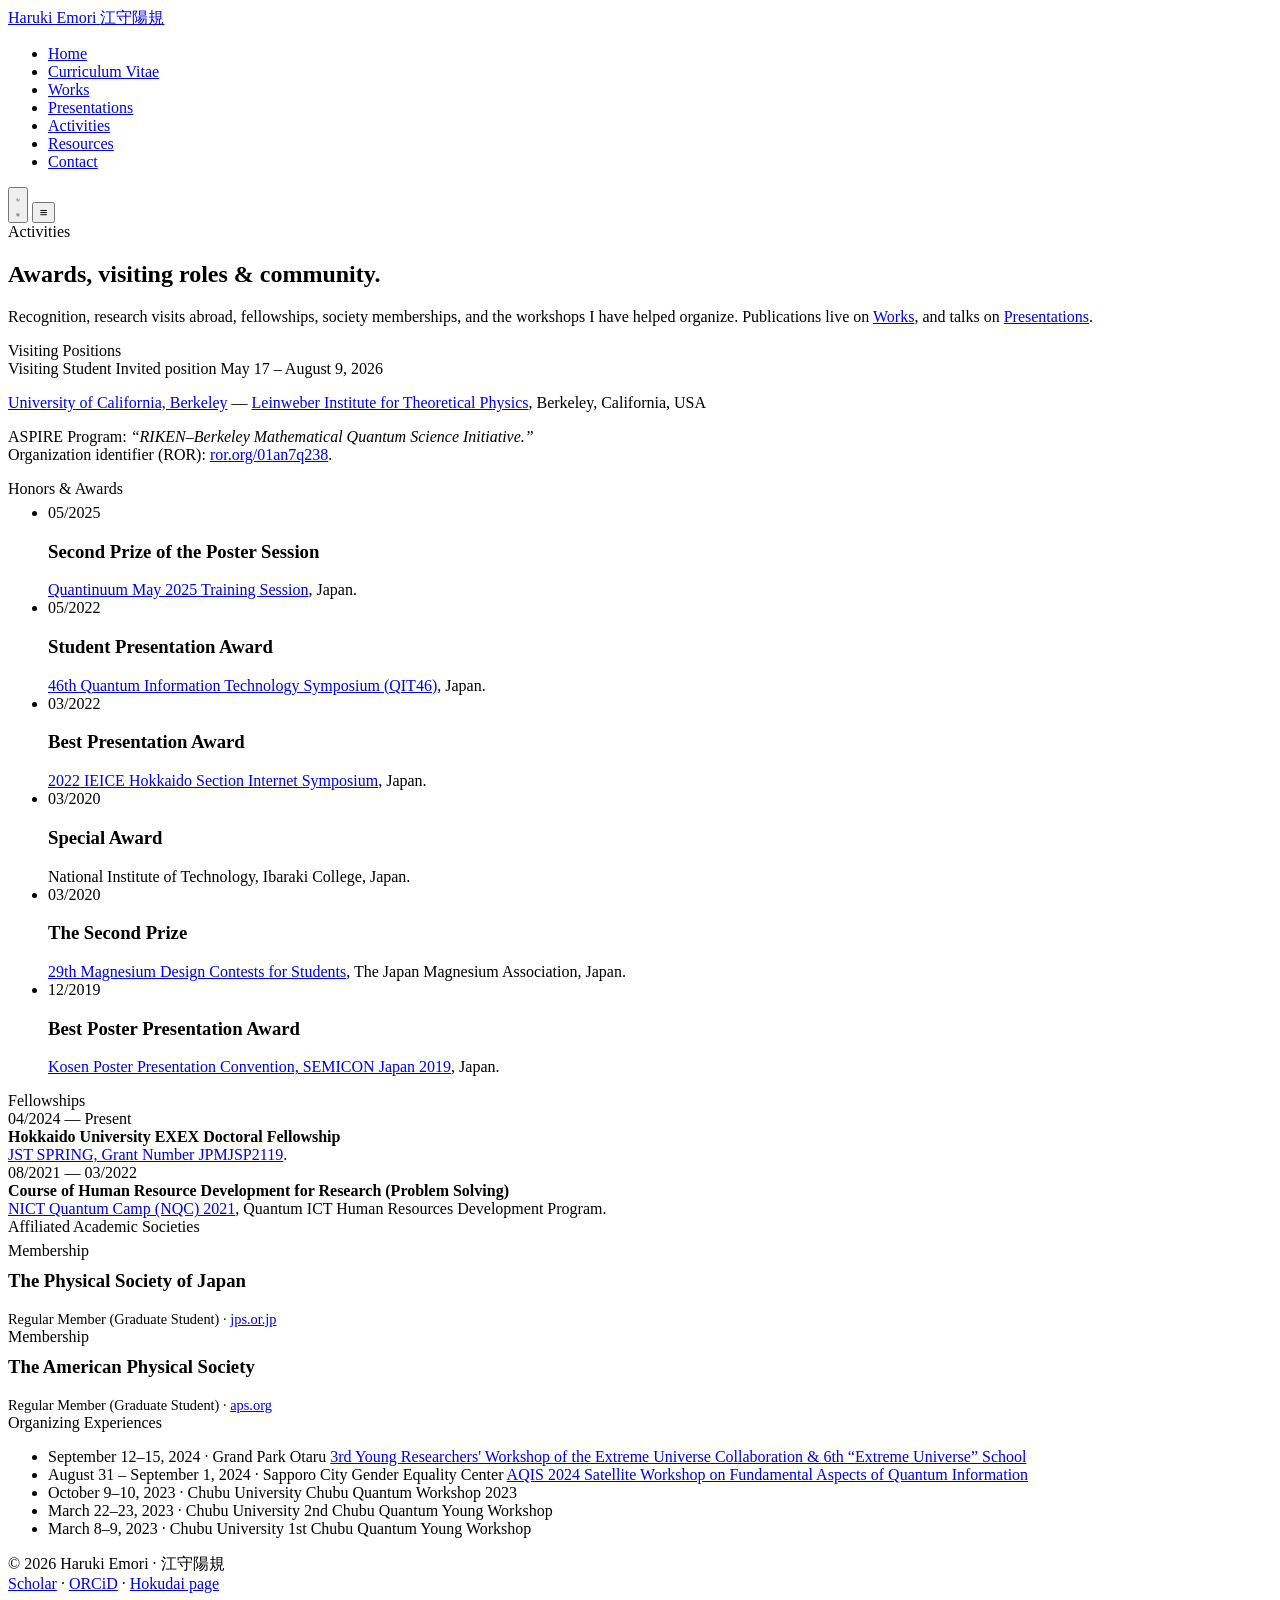
==== activities.html @ 1e2b25ac "Add files via upload" ====
<!DOCTYPE html>
<html lang="en">
<head>
  <meta charset="UTF-8" />
  <meta name="viewport" content="width=device-width, initial-scale=1.0" />
  <title>Activities — Haruki Emori</title>
  <meta name="description" content="Awards, visiting positions, fellowships, academic societies, and workshops organized by Haruki Emori." />
  <script>(function(){try{if(localStorage.getItem('he-theme')==='light')document.documentElement.setAttribute('data-theme','light');}catch(e){}})();</script>
  <link rel="preconnect" href="https://fonts.googleapis.com">
  <link rel="preconnect" href="https://fonts.gstatic.com" crossorigin>
  <link href="https://fonts.googleapis.com/css2?family=Fraunces:ital,opsz,wght@0,9..144,400;0,9..144,500;0,9..144,600;1,9..144,400;1,9..144,500&amp;family=IBM+Plex+Mono:wght@400;500&amp;family=IBM+Plex+Sans:wght@300;400;500;600;700&amp;display=swap" rel="stylesheet">
  <link rel="stylesheet" href="assets/css/style.css">
</head>
<body>
  <div class="bg-field"></div>
  <div class="bg-grid"></div>
  <div class="bg-noise"></div>

  <header class="site-header">
    <div class="wrap nav-inner">
      <a href="index.html" class="brand">
        <span class="brand-mark"></span>
        <span>Haruki Emori <span class="brand-jp">江守陽規</span></span>
      </a>
      <nav class="primary" aria-label="Primary">
        <ul>
          <li><a href="index.html">Home</a></li>
          <li><a href="cv.html">Curriculum Vitae</a></li>
          <li><a href="works.html">Works</a></li>
          <li><a href="presentations.html">Presentations</a></li>
          <li><a href="activities.html" class="active">Activities</a></li>
          <li><a href="resources.html">Resources</a></li>
          <li><a href="contact.html">Contact</a></li>
        </ul>
      </nav>
      <div class="nav-cluster">
        <button class="theme-toggle" aria-label="Toggle light and dark theme" title="Toggle theme">
          <svg class="icon-moon" viewBox="0 0 24 24" fill="none" stroke="currentColor" stroke-width="2" stroke-linecap="round" stroke-linejoin="round"><path d="M21 12.79A9 9 0 1 1 11.21 3 7 7 0 0 0 21 12.79z"/></svg>
          <svg class="icon-sun" viewBox="0 0 24 24" fill="none" stroke="currentColor" stroke-width="2" stroke-linecap="round" stroke-linejoin="round"><circle cx="12" cy="12" r="4"/><path d="M12 2v2M12 20v2M4.93 4.93l1.41 1.41M17.66 17.66l1.41 1.41M2 12h2M20 12h2M6.34 17.66l-1.41 1.41M19.07 4.93l-1.41 1.41"/></svg>
        </button>
        <button class="nav-toggle" aria-label="Toggle navigation" aria-expanded="false">≡</button>
      </div>
    </div>
  </header>

  <main>
    <section class="page-intro wrap reveal">
      <span class="eyebrow">Activities</span>
      <h1>Awards, visiting roles &amp; <span class="accent">community</span>.</h1>
      <p class="lead">
        Recognition, research visits abroad, fellowships, society memberships, and the workshops I have helped
        organize. Publications live on <a href="works.html">Works</a>, and talks on
        <a href="presentations.html">Presentations</a>.
      </p>
    </section>

    <!-- ===== Visiting Positions ===== -->
    <section class="wrap reveal">
      <div class="sub-h">Visiting Positions</div>
      <div class="visiting-card">
        <div class="vc-head">
          <span class="vc-role">Visiting Student</span>
          <span class="badge">Invited position</span>
          <span class="vc-when">May 17 – August 9, 2026</span>
        </div>
        <p class="vc-org">
          <a href="https://www.berkeley.edu/">University of California, Berkeley</a> —
          <a href="https://leinweberitp.berkeley.edu/">Leinweber Institute for Theoretical Physics</a>,
          Berkeley, California, USA
        </p>
        <p class="vc-meta">
          ASPIRE Program: <em>“RIKEN–Berkeley Mathematical Quantum Science Initiative.”</em><br>
          Organization identifier (ROR): <a href="https://ror.org/01an7q238">ror.org/01an7q238</a>.
        </p>
      </div>
    </section>

    <!-- ===== Honors & Awards ===== -->
    <section class="wrap reveal">
      <div class="sub-h">Honors &amp; Awards</div>
      <ul class="entry-list" style="margin-top:6px;">
        <li class="entry">
          <div class="entry-year">05/2025</div>
          <div>
            <h3 class="entry-title" style="font-style:normal;">Second Prize of the Poster Session</h3>
            <div class="entry-venue"><a href="https://quantinuum.co.jp/quantinuum-spring-2025-training-session/">Quantinuum May 2025 Training Session</a>, Japan.</div>
          </div>
        </li>
        <li class="entry">
          <div class="entry-year">05/2022</div>
          <div>
            <h3 class="entry-title" style="font-style:normal;">Student Presentation Award</h3>
            <div class="entry-venue"><a href="https://www.ieice.org/es/qit/qit46/index_e.html">46th Quantum Information Technology Symposium (QIT46)</a>, Japan.</div>
          </div>
        </li>
        <li class="entry">
          <div class="entry-year">03/2022</div>
          <div>
            <h3 class="entry-title" style="font-style:normal;">Best Presentation Award</h3>
            <div class="entry-venue"><a href="https://www.ieice.org/hokkaido/?page_id=1084&amp;lang=en">2022 IEICE Hokkaido Section Internet Symposium</a>, Japan.</div>
          </div>
        </li>
        <li class="entry">
          <div class="entry-year">03/2020</div>
          <div>
            <h3 class="entry-title" style="font-style:normal;">Special Award</h3>
            <div class="entry-venue">National Institute of Technology, Ibaraki College, Japan.</div>
          </div>
        </li>
        <li class="entry">
          <div class="entry-year">03/2020</div>
          <div>
            <h3 class="entry-title" style="font-style:normal;">The Second Prize</h3>
            <div class="entry-venue"><a href="http://magnesium.or.jp/design-contest/">29th Magnesium Design Contests for Students</a>, The Japan Magnesium Association, Japan.</div>
          </div>
        </li>
        <li class="entry">
          <div class="entry-year">12/2019</div>
          <div>
            <h3 class="entry-title" style="font-style:normal;">Best Poster Presentation Award</h3>
            <div class="entry-venue"><a href="https://www.semiconjapan.org/en/exhibits/2019-post-show-report">Kosen Poster Presentation Convention, SEMICON Japan 2019</a>, Japan.</div>
          </div>
        </li>
      </ul>
    </section>

    <!-- ===== Fellowships ===== -->
    <section class="wrap reveal">
      <div class="sub-h">Fellowships</div>
      <div class="timeline">
        <div class="t-item">
          <div class="t-date">04/2024 — Present</div>
          <div class="t-dot"></div>
          <div class="t-body">
            <strong>Hokkaido University EXEX Doctoral Fellowship</strong>
            <div class="t-meta"><a href="https://sites.google.com/eis.hokudai.ac.jp/exexphd-fellow">JST SPRING, Grant Number JPMJSP2119</a>.</div>
          </div>
        </div>
        <div class="t-item">
          <div class="t-date">08/2021 — 03/2022</div>
          <div class="t-dot"></div>
          <div class="t-body">
            <strong>Course of Human Resource Development for Research (Problem Solving)</strong>
            <div class="t-meta"><a href="https://nqc.nict.go.jp">NICT Quantum Camp (NQC) 2021</a>, Quantum ICT Human Resources Development Program.</div>
          </div>
        </div>
      </div>
    </section>

    <!-- ===== Societies ===== -->
    <section class="wrap reveal">
      <div class="sub-h">Affiliated Academic Societies</div>
      <div class="res-grid" style="margin-top:6px;">
        <div class="card">
          <span class="eyebrow">Membership</span>
          <h3 style="margin-top:10px;">The Physical Society of Japan</h3>
          <p style="margin:8px 0 0; color:var(--ink-mute); font-size:0.9rem;">Regular Member (Graduate Student) · <a href="https://www.jps.or.jp/english/">jps.or.jp</a></p>
        </div>
        <div class="card">
          <span class="eyebrow">Membership</span>
          <h3 style="margin-top:10px;">The American Physical Society</h3>
          <p style="margin:8px 0 0; color:var(--ink-mute); font-size:0.9rem;">Regular Member (Graduate Student) · <a href="https://www.aps.org/">aps.org</a></p>
        </div>
      </div>
    </section>

    <!-- ===== Organizing Experiences ===== -->
    <section class="wrap reveal">
      <div class="sub-h">Organizing Experiences</div>
      <ul class="res-list">
        <li>
          <span class="when">September 12–15, 2024 · Grand Park Otaru</span>
          <a href="https://sites.google.com/view/the-3rd-young-researchers-work/home">3rd Young Researchers' Workshop of the Extreme Universe Collaboration &amp; 6th “Extreme Universe” School</a>
        </li>
        <li>
          <span class="when">August 31 – September 1, 2024 · Sapporo City Gender Equality Center</span>
          <a href="https://sites.google.com/elms.hokudai.ac.jp/faqi">AQIS 2024 Satellite Workshop on Fundamental Aspects of Quantum Information</a>
        </li>
        <li>
          <span class="when">October 9–10, 2023 · Chubu University</span>
          Chubu Quantum Workshop 2023
        </li>
        <li>
          <span class="when">March 22–23, 2023 · Chubu University</span>
          2nd Chubu Quantum Young Workshop
        </li>
        <li>
          <span class="when">March 8–9, 2023 · Chubu University</span>
          1st Chubu Quantum Young Workshop
        </li>
      </ul>
    </section>

  </main>

  <footer class="site-footer">
    <div class="wrap foot-inner">
      <div>© 2026 Haruki Emori · 江守陽規</div>
      <div>
        <a href="https://scholar.google.com/citations?user=4PC7-ycAAAAJ">Scholar</a> ·
        <a href="https://orcid.org/0009-0007-2264-9192">ORCiD</a> ·
        <a href="https://sites.google.com/elms.hokudai.ac.jp/haruki-emori/home">Hokudai page</a>
      </div>
    </div>
  </footer>

  <script src="assets/js/site.js"></script>
</body>
</html>
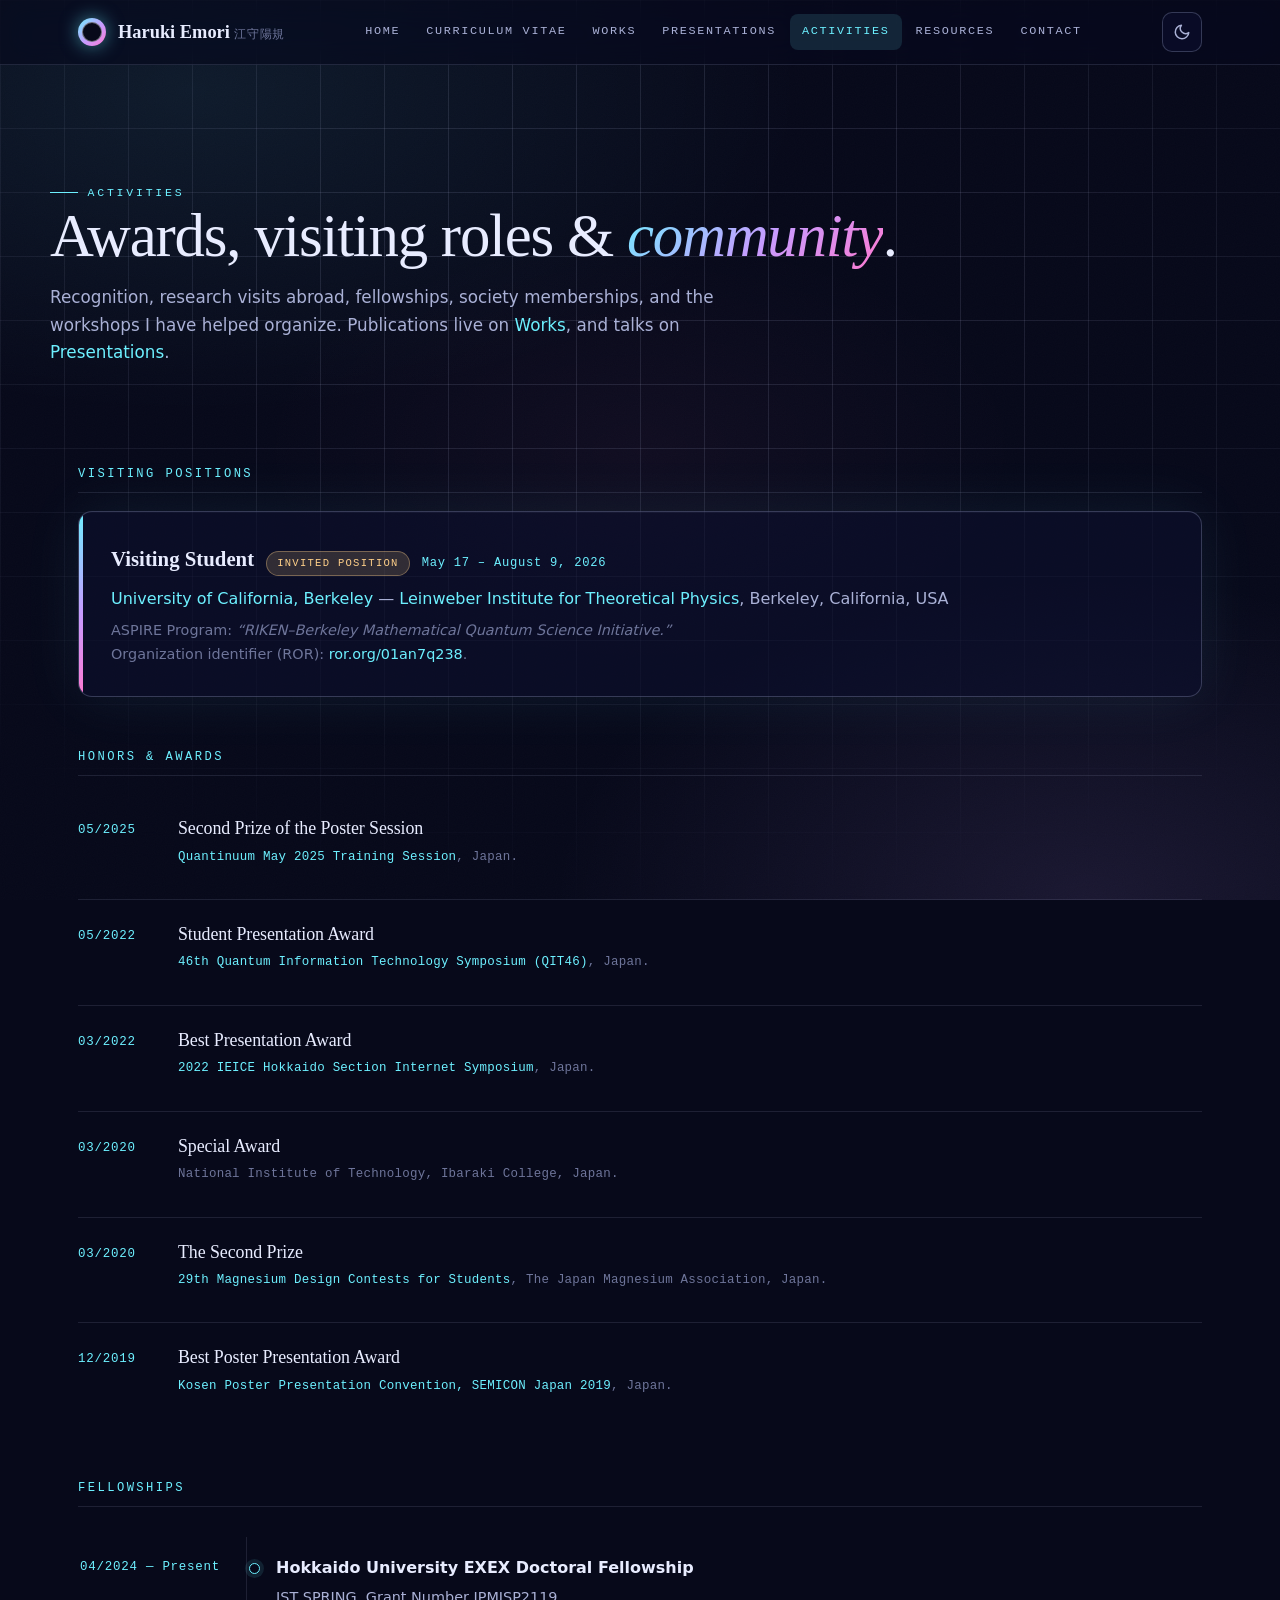
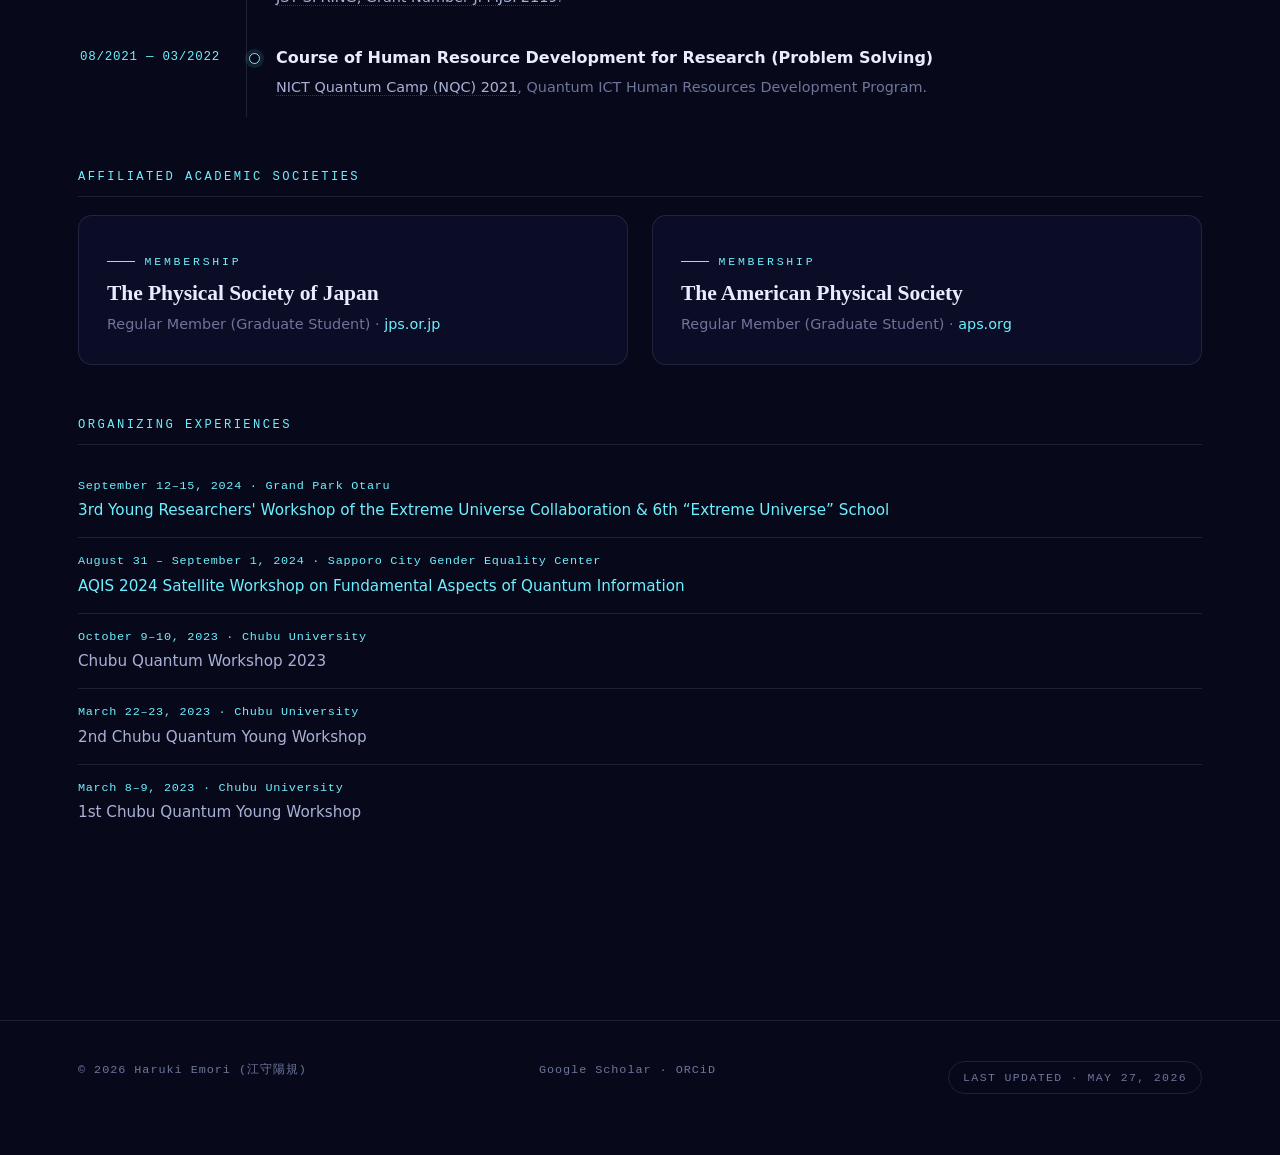
==== commit b0a18d8a: "Revise footer with updated copyright and links Updated footer content and added last updated date." ====
--- a/activities.html
+++ b/activities.html
@@ -195,11 +195,13 @@
 
   <footer class="site-footer">
     <div class="wrap foot-inner">
-      <div>© 2026 Haruki Emori · 江守陽規</div>
+      <div>© 2026 Haruki Emori (江守陽規)</div>
       <div>
-        <a href="https://scholar.google.com/citations?user=4PC7-ycAAAAJ">Scholar</a> ·
-        <a href="https://orcid.org/0009-0007-2264-9192">ORCiD</a> ·
-        <a href="https://sites.google.com/elms.hokudai.ac.jp/haruki-emori/home">Hokudai page</a>
+        <a href="https://scholar.google.com/citations?user=4PC7-ycAAAAJ">Google Scholar</a> ·
+        <a href="https://orcid.org/0009-0007-2264-9192">ORCiD</a>
+      </div>
+        <div class="update-banner">
+        Last updated · May 27, 2026
       </div>
     </div>
   </footer>
--- a/assets/css/style.css
+++ b/assets/css/style.css
@@ -0,0 +1,580 @@
+/* =========================================================
+   Haruki Emori — personal site
+   A quantum-themed academic site with dual (dark / light)
+   palettes. Editorial serif display, monospaced metadata,
+   soft quantum-glow accents.
+
+   Theme is controlled by [data-theme="light"] on <html>.
+   Default (no attribute) = dark "observatory" mode.
+   ========================================================= */
+
+/* ----------------------------------------------------------
+   THEME TOKENS
+   ---------------------------------------------------------- */
+:root {
+  /* Dark "observatory" palette (default) */
+  --bg: #07091a;
+  --bg-elev: #0d1130;
+  --bg-soft: #11163a;
+  --panel: rgba(13, 17, 48, 0.55);
+  --panel-solid: #0d1130;
+
+  --ink: #e8ecff;
+  --ink-soft: #aab1d6;
+  --ink-mute: #6e759a;
+
+  --line: rgba(170, 177, 214, 0.14);
+  --line-strong: rgba(170, 177, 214, 0.28);
+
+  --cyan: #6df0ff;
+  --violet: #c79bff;
+  --magenta: #ff7ad1;
+  --amber: #ffd089;
+
+  /* link / accent ink that reads well on this bg */
+  --accent: #6df0ff;
+  --accent-ink: #6df0ff;
+  --on-accent: #07091a;
+
+  --grad-q: linear-gradient(135deg, #6df0ff 0%, #c79bff 55%, #ff7ad1 100%);
+
+  --header-bg: rgba(7, 9, 26, 0.62);
+  --chip-bg: rgba(13, 17, 48, 0.5);
+  --tag-neutral-bg: rgba(255, 255, 255, 0.04);
+
+  --shadow-1: 0 4px 30px rgba(0, 0, 0, 0.35);
+  --shadow-glow: 0 0 60px rgba(109, 240, 255, 0.08);
+
+  /* shared, theme-independent */
+  --serif: "Fraunces", "Cormorant Garamond", "Source Serif Pro", Georgia, serif;
+  --sans:  "IBM Plex Sans", "Inter", system-ui, -apple-system, sans-serif;
+  --mono:  "IBM Plex Mono", "JetBrains Mono", ui-monospace, monospace;
+
+  --maxw: 1180px;
+  --maxw-narrow: 920px;
+  --radius: 14px;
+
+  --bloch-grad-a: #1c2461;
+  --bloch-grad-b: #0d1130;
+  --bloch-grad-c: #07091a;
+}
+
+/* Light "daylight" palette */
+[data-theme="light"] {
+  --bg: #f6f7fb;
+  --bg-elev: #ffffff;
+  --bg-soft: #eef1f8;
+  --panel: rgba(255, 255, 255, 0.85);
+  --panel-solid: #ffffff;
+
+  --ink: #14183a;
+  --ink-soft: #3c4366;
+  --ink-mute: #6b7299;
+
+  --line: rgba(20, 24, 58, 0.12);
+  --line-strong: rgba(20, 24, 58, 0.24);
+
+  --cyan: #0a8fb0;
+  --violet: #7a4fd0;
+  --magenta: #c43c8f;
+  --amber: #b87400;
+
+  --accent: #0a7fae;
+  --accent-ink: #0a7fae;
+  --on-accent: #ffffff;
+
+  --grad-q: linear-gradient(135deg, #0a8fb0 0%, #7a4fd0 55%, #c43c8f 100%);
+
+  --header-bg: rgba(246, 247, 251, 0.78);
+  --chip-bg: rgba(255, 255, 255, 0.8);
+  --tag-neutral-bg: rgba(20, 24, 58, 0.04);
+
+  --shadow-1: 0 6px 30px rgba(20, 24, 58, 0.10);
+  --shadow-glow: 0 0 60px rgba(10, 143, 176, 0.06);
+
+  --bloch-grad-a: #dbe6ff;
+  --bloch-grad-b: #eef1fb;
+  --bloch-grad-c: #ffffff;
+}
+
+* { box-sizing: border-box; }
+html, body { margin: 0; padding: 0; }
+html { scroll-behavior: smooth; -webkit-text-size-adjust: 100%; }
+
+body {
+  background: var(--bg);
+  color: var(--ink);
+  font-family: var(--sans);
+  font-size: 16px;
+  line-height: 1.65;
+  font-feature-settings: "ss01", "cv11";
+  -webkit-font-smoothing: antialiased;
+  -moz-osx-font-smoothing: grayscale;
+  overflow-x: hidden;
+  transition: background-color 350ms ease, color 350ms ease;
+}
+
+/* ----------------------------------------------------------
+   ATMOSPHERIC BACKDROP
+   ---------------------------------------------------------- */
+.bg-field {
+  position: fixed; inset: 0; z-index: -3;
+  transition: opacity 350ms ease;
+  background:
+    radial-gradient(ellipse 80% 60% at 15% 10%, rgba(109, 240, 255, 0.08) 0%, transparent 60%),
+    radial-gradient(ellipse 70% 60% at 85% 100%, rgba(199, 155, 255, 0.10) 0%, transparent 60%),
+    radial-gradient(ellipse 50% 40% at 50% 50%, rgba(255, 122, 209, 0.04) 0%, transparent 60%),
+    var(--bg);
+}
+[data-theme="light"] .bg-field {
+  background:
+    radial-gradient(ellipse 80% 60% at 12% 6%, rgba(10, 143, 176, 0.10) 0%, transparent 55%),
+    radial-gradient(ellipse 70% 60% at 90% 100%, rgba(122, 79, 208, 0.10) 0%, transparent 55%),
+    radial-gradient(ellipse 50% 40% at 50% 50%, rgba(196, 60, 143, 0.05) 0%, transparent 60%),
+    var(--bg);
+}
+.bg-grid {
+  position: fixed; inset: 0; z-index: -2; pointer-events: none;
+  background-image:
+    linear-gradient(var(--line) 1px, transparent 1px),
+    linear-gradient(90deg, var(--line) 1px, transparent 1px);
+  background-size: 64px 64px;
+  mask-image: radial-gradient(ellipse 90% 80% at 50% 30%, #000 30%, transparent 90%);
+  -webkit-mask-image: radial-gradient(ellipse 90% 80% at 50% 30%, #000 30%, transparent 90%);
+}
+.bg-noise {
+  position: fixed; inset: 0; z-index: -1; pointer-events: none; opacity: 0.04;
+  background-image: url("data:image/svg+xml;utf8,<svg xmlns='http://www.w3.org/2000/svg' width='160' height='160'><filter id='n'><feTurbulence type='fractalNoise' baseFrequency='0.9' numOctaves='2' stitchTiles='stitch'/></filter><rect width='100%25' height='100%25' filter='url(%23n)' opacity='0.55'/></svg>");
+}
+[data-theme="light"] .bg-noise { opacity: 0.025; }
+
+/* ----------------------------------------------------------
+   TYPOGRAPHY
+   ---------------------------------------------------------- */
+h1, h2, h3, h4 { font-family: var(--serif); font-weight: 500; letter-spacing: -0.01em; line-height: 1.12; margin: 0; color: var(--ink); }
+h1 { font-size: clamp(2.6rem, 6vw, 4.6rem); }
+h2 { font-size: clamp(1.8rem, 3vw, 2.6rem); }
+h3 { font-size: 1.35rem; font-weight: 600; letter-spacing: -0.005em; }
+h4 { font-size: 1.05rem; font-weight: 600; }
+
+p { margin: 0 0 1em; color: var(--ink-soft); }
+a {
+  color: var(--accent-ink); text-decoration: none;
+  transition: color 160ms ease, border-color 160ms ease;
+  border-bottom: 1px solid transparent;
+}
+a:hover { color: var(--ink); border-bottom-color: var(--accent); }
+
+.mono { font-family: var(--mono); letter-spacing: -0.01em; }
+.uppercase { text-transform: uppercase; letter-spacing: 0.18em; }
+.eyebrow {
+  font-family: var(--mono);
+  font-size: 0.72rem;
+  text-transform: uppercase;
+  letter-spacing: 0.24em;
+  color: var(--accent-ink);
+  display: inline-flex;
+  align-items: center;
+  gap: 0.6rem;
+}
+.eyebrow::before { content: ""; width: 28px; height: 1px; background: var(--accent); display: inline-block; }
+
+/* ----------------------------------------------------------
+   LAYOUT
+   ---------------------------------------------------------- */
+.wrap { max-width: var(--maxw); margin: 0 auto; padding: 0 28px; }
+.wrap-narrow { max-width: var(--maxw-narrow); margin: 0 auto; padding: 0 28px; }
+main { padding: 40px 0 120px; }
+
+/* ----------------------------------------------------------
+   HEADER / NAV
+   ---------------------------------------------------------- */
+header.site-header {
+  position: sticky; top: 0; z-index: 50;
+  backdrop-filter: blur(14px) saturate(140%);
+  -webkit-backdrop-filter: blur(14px) saturate(140%);
+  background: var(--header-bg);
+  border-bottom: 1px solid var(--line);
+  transition: background-color 350ms ease, border-color 350ms ease;
+}
+.nav-inner { display: flex; align-items: center; justify-content: space-between; height: 64px; gap: 14px; }
+.brand {
+  display: flex; align-items: center; gap: 12px;
+  font-family: var(--serif); font-size: 1.15rem; font-weight: 600;
+  color: var(--ink); border-bottom: none !important; flex: 0 0 auto;
+}
+.brand:hover { color: var(--accent-ink); }
+.brand-mark {
+  width: 28px; height: 28px; border-radius: 50%;
+  background: var(--grad-q);
+  box-shadow: 0 0 18px rgba(109, 240, 255, 0.5);
+  position: relative; flex: 0 0 28px;
+}
+.brand-mark::after {
+  content: ""; position: absolute; inset: 4px;
+  border-radius: 50%; background: var(--bg);
+  border: 1px solid rgba(255, 255, 255, 0.4);
+}
+.brand-jp { font-family: var(--sans); font-size: 0.78rem; color: var(--ink-mute); letter-spacing: 0.05em; font-weight: 400; }
+
+.nav-cluster { display: flex; align-items: center; gap: 8px; }
+
+nav.primary ul { display: flex; list-style: none; gap: 2px; margin: 0; padding: 0; }
+nav.primary a {
+  display: inline-block; padding: 8px 12px;
+  color: var(--ink-soft); font-family: var(--mono); font-size: 0.74rem;
+  text-transform: uppercase; letter-spacing: 0.14em;
+  border-radius: 8px; border-bottom: none;
+  transition: background 160ms ease, color 160ms ease;
+}
+nav.primary a:hover { background: color-mix(in srgb, var(--accent) 10%, transparent); color: var(--ink); }
+nav.primary a.active { color: var(--accent-ink); background: color-mix(in srgb, var(--accent) 12%, transparent); }
+
+/* Theme toggle button */
+.theme-toggle {
+  flex: 0 0 auto;
+  width: 40px; height: 40px; border-radius: 10px;
+  display: inline-flex; align-items: center; justify-content: center;
+  background: var(--chip-bg);
+  border: 1px solid var(--line-strong);
+  color: var(--ink-soft);
+  cursor: pointer;
+  transition: color 160ms ease, border-color 160ms ease, background 160ms ease;
+}
+.theme-toggle:hover { color: var(--accent-ink); border-color: var(--accent); }
+.theme-toggle svg { width: 18px; height: 18px; }
+.theme-toggle .icon-sun { display: none; }
+.theme-toggle .icon-moon { display: block; }
+[data-theme="light"] .theme-toggle .icon-sun { display: block; }
+[data-theme="light"] .theme-toggle .icon-moon { display: none; }
+
+.nav-toggle {
+  display: none;
+  background: var(--chip-bg); border: 1px solid var(--line-strong); color: var(--ink);
+  width: 40px; height: 40px; border-radius: 10px; cursor: pointer; font-family: var(--mono); font-size: 1.1rem;
+}
+
+@media (max-width: 940px) {
+  nav.primary {
+    position: fixed; inset: 64px 0 auto 0;
+    background: var(--panel-solid);
+    border-bottom: 1px solid var(--line); display: none;
+  }
+  nav.primary.open { display: block; }
+  nav.primary ul { flex-direction: column; gap: 0; padding: 12px 28px 20px; }
+  nav.primary a { display: block; padding: 14px 8px; border-bottom: 1px solid var(--line) !important; }
+  nav.primary a:last-child { border-bottom: none !important; }
+  .nav-toggle { display: inline-flex; align-items: center; justify-content: center; }
+}
+
+/* ----------------------------------------------------------
+   HERO
+   ---------------------------------------------------------- */
+.hero { position: relative; padding: 80px 0 60px; isolation: isolate; }
+.hero-grid { display: grid; grid-template-columns: 1.5fr 1fr; gap: 56px; align-items: center; }
+.hero-title { font-size: clamp(3rem, 7vw, 5.4rem); letter-spacing: -0.025em; font-weight: 400; line-height: 0.98; margin-bottom: 18px; }
+.hero-title .accent {
+  background: var(--grad-q);
+  -webkit-background-clip: text; background-clip: text;
+  color: transparent; font-style: italic;
+}
+.hero-sub { font-size: 1.05rem; color: var(--ink-soft); max-width: 56ch; margin-bottom: 24px; }
+.hero-sub strong { color: var(--ink); }
+
+.hero-roles { list-style: none; margin: 0 0 26px; padding: 0; display: flex; flex-direction: column; gap: 6px; font-family: var(--mono); font-size: 0.82rem; color: var(--ink-mute); }
+.hero-roles li::before { content: "▸"; color: var(--accent-ink); margin-right: 10px; }
+.hero-roles strong { color: var(--ink); font-weight: 500; }
+
+/* profile links row (Scholar / ORCiD / etc) */
+.id-links { display: flex; flex-wrap: wrap; gap: 10px; }
+.id-link {
+  display: inline-flex; align-items: center; gap: 8px;
+  font-family: var(--mono); font-size: 0.74rem; letter-spacing: 0.06em;
+  padding: 8px 14px; border-radius: 999px;
+  border: 1px solid var(--line-strong); background: var(--chip-bg);
+  color: var(--ink-soft);
+}
+.id-link:hover { color: var(--accent-ink); border-color: var(--accent); }
+.id-link .dot { width: 7px; height: 7px; border-radius: 50%; background: var(--grad-q); flex: 0 0 7px; }
+
+.bloch-wrap { position: relative; width: 100%; aspect-ratio: 1 / 1; max-width: 400px; margin-left: auto; }
+.bloch-wrap canvas { width: 100%; height: 100%; display: block; cursor: grab; touch-action: none; }
+.bloch-wrap canvas:active { cursor: grabbing; }
+.bloch-hint {
+  position: absolute; bottom: 4px; left: 0; right: 0; text-align: center;
+  font-family: var(--mono); font-size: 0.66rem; letter-spacing: 0.12em; text-transform: uppercase;
+  color: var(--ink-mute); pointer-events: none;
+}
+
+@media (max-width: 900px) {
+  .hero-grid { grid-template-columns: 1fr; gap: 36px; }
+  .bloch-wrap { max-width: 300px; margin: 0 auto; }
+}
+
+/* interference canvas behind hero */
+.interference { position: absolute; inset: 0; z-index: -1; opacity: 0.5; pointer-events: none; }
+[data-theme="light"] .interference { opacity: 0.32; mix-blend-mode: multiply; }
+
+/* ----------------------------------------------------------
+   SECTIONS
+   ---------------------------------------------------------- */
+section.block { padding: 70px 0; border-top: 1px solid var(--line); position: relative; }
+section.block:first-of-type { border-top: none; }
+.block-head { display: flex; align-items: baseline; justify-content: space-between; gap: 20px; margin-bottom: 36px; flex-wrap: wrap; }
+.block-head h2 { letter-spacing: -0.015em; }
+.block-head .count { font-family: var(--mono); font-size: 0.78rem; color: var(--ink-mute); letter-spacing: 0.18em; text-transform: uppercase; }
+
+/* ----------------------------------------------------------
+   CARDS
+   ---------------------------------------------------------- */
+.card {
+  background: var(--panel);
+  border: 1px solid var(--line);
+  border-radius: var(--radius);
+  padding: 28px;
+  transition: border-color 200ms ease, transform 200ms ease, box-shadow 200ms ease;
+}
+.card:hover { border-color: var(--line-strong); }
+a.card:hover { transform: translateY(-3px); box-shadow: var(--shadow-1); }
+
+/* ----------------------------------------------------------
+   INTERESTS GRID
+   ---------------------------------------------------------- */
+.interests { display: grid; grid-template-columns: repeat(3, 1fr); gap: 16px; margin-top: 30px; }
+.interest {
+  padding: 18px 20px; border: 1px solid var(--line); border-radius: 12px;
+  background: var(--panel);
+  font-family: var(--mono); font-size: 0.82rem; color: var(--ink);
+  letter-spacing: 0.01em; position: relative; overflow: hidden;
+}
+.interest::before { content: ""; position: absolute; top: 0; left: 0; width: 3px; height: 100%; background: var(--grad-q); opacity: 0.7; }
+.interest small { display: block; color: var(--ink-mute); font-size: 0.72rem; margin-top: 4px; letter-spacing: 0.12em; text-transform: uppercase; }
+@media (max-width: 760px) { .interests { grid-template-columns: 1fr 1fr; } }
+@media (max-width: 480px) { .interests { grid-template-columns: 1fr; } }
+
+/* ----------------------------------------------------------
+   TIMELINE (CV)
+   ---------------------------------------------------------- */
+.timeline { position: relative; margin-top: 30px; }
+.timeline::before { content: ""; position: absolute; top: 0; bottom: 0; left: 168px; width: 1px; background: var(--line); }
+.t-item { display: grid; grid-template-columns: 160px 32px 1fr; gap: 0; padding: 18px 0; align-items: start; }
+.t-date { font-family: var(--mono); font-size: 0.78rem; color: var(--accent-ink); letter-spacing: 0.06em; padding-top: 2px; text-align: right; padding-right: 18px; }
+.t-dot {
+  width: 11px; height: 11px; border-radius: 50%;
+  background: var(--bg); border: 1.5px solid var(--accent);
+  margin: 8px auto 0; box-shadow: 0 0 0 4px color-mix(in srgb, var(--accent) 10%, transparent);
+}
+.t-body { padding-left: 6px; }
+.t-body strong { display: block; color: var(--ink); font-weight: 600; font-size: 1rem; margin-bottom: 4px; }
+.t-body .t-meta { color: var(--ink-mute); font-size: 0.9rem; }
+.t-body .t-meta a { color: var(--ink-soft); border-bottom: 1px dotted var(--line-strong); }
+.t-body .t-meta a:hover { color: var(--accent-ink); border-bottom-color: var(--accent); }
+
+@media (max-width: 700px) {
+  .timeline::before { left: 12px; }
+  .t-item { grid-template-columns: 24px 1fr; }
+  .t-date { grid-column: 1 / -1; text-align: left; padding: 0 0 6px 30px; }
+  .t-dot { margin: 6px 0 0; }
+}
+
+/* ----------------------------------------------------------
+   SEARCH + FILTER
+   ---------------------------------------------------------- */
+.search-bar { display: flex; gap: 12px; flex-wrap: wrap; margin-bottom: 22px; align-items: center; }
+.search-bar input[type="search"] {
+  flex: 1; min-width: 220px;
+  background: var(--panel); border: 1px solid var(--line); border-radius: 10px;
+  padding: 12px 16px; color: var(--ink); font-family: var(--sans); font-size: 0.95rem;
+  outline: none; transition: border-color 160ms ease, box-shadow 160ms ease;
+}
+.search-bar input[type="search"]:focus { border-color: var(--accent); box-shadow: 0 0 0 3px color-mix(in srgb, var(--accent) 18%, transparent); }
+.search-bar input[type="search"]::placeholder { color: var(--ink-mute); }
+
+.filter-row { display: flex; gap: 8px; flex-wrap: wrap; margin-bottom: 14px; align-items: center; }
+.filter-label { font-family: var(--mono); font-size: 0.72rem; color: var(--ink-mute); letter-spacing: 0.16em; text-transform: uppercase; margin-right: 6px; }
+.chip {
+  background: var(--chip-bg); border: 1px solid var(--line); color: var(--ink-soft);
+  padding: 7px 14px; border-radius: 999px;
+  font-family: var(--mono); font-size: 0.74rem; letter-spacing: 0.08em; text-transform: uppercase;
+  cursor: pointer; transition: all 160ms ease; font-weight: 400;
+}
+.chip:hover { color: var(--ink); border-color: var(--line-strong); }
+.chip.active { background: color-mix(in srgb, var(--accent) 14%, transparent); color: var(--accent-ink); border-color: var(--accent); }
+
+/* ----------------------------------------------------------
+   ENTRY LIST (papers / presentations / awards)
+   ---------------------------------------------------------- */
+.entry-list { list-style: none; padding: 0; margin: 0; }
+.entry {
+  position: relative; padding: 22px 0; border-bottom: 1px solid var(--line);
+  display: grid; grid-template-columns: 78px 1fr; gap: 22px; align-items: start;
+}
+.entry:last-child { border-bottom: none; }
+.entry-year { font-family: var(--mono); font-size: 0.78rem; color: var(--accent-ink); letter-spacing: 0.06em; padding-top: 4px; }
+.entry-title { font-family: var(--serif); font-size: 1.12rem; font-weight: 500; line-height: 1.35; color: var(--ink); margin: 0 0 6px; font-style: italic; }
+.entry-authors { font-size: 0.92rem; color: var(--ink-soft); margin-bottom: 6px; }
+.entry-authors .me { color: var(--ink); font-weight: 600; border-bottom: 1px solid var(--accent); }
+.entry-venue { font-family: var(--mono); font-size: 0.78rem; color: var(--ink-mute); letter-spacing: 0.02em; margin-bottom: 10px; }
+.entry-venue em { font-style: normal; color: var(--ink-soft); }
+.entry-links { display: flex; flex-wrap: wrap; gap: 8px; }
+.entry-links a {
+  display: inline-flex; align-items: center; gap: 6px;
+  font-family: var(--mono); font-size: 0.72rem; padding: 5px 11px;
+  background: color-mix(in srgb, var(--accent) 9%, transparent);
+  border: 1px solid color-mix(in srgb, var(--accent) 28%, transparent);
+  border-radius: 6px; color: var(--accent-ink);
+  text-transform: uppercase; letter-spacing: 0.1em;
+}
+.entry-links a:hover { background: color-mix(in srgb, var(--accent) 20%, transparent); color: var(--ink); border-color: var(--accent); }
+
+.entry-tags { display: inline-flex; flex-wrap: wrap; gap: 6px; }
+.entry-tag { font-family: var(--mono); font-size: 0.68rem; padding: 2px 9px; border-radius: 4px; letter-spacing: 0.1em; text-transform: uppercase; }
+.tag-talk      { background: color-mix(in srgb, var(--magenta) 14%, transparent); color: var(--magenta); border: 1px solid color-mix(in srgb, var(--magenta) 35%, transparent); }
+.tag-poster    { background: color-mix(in srgb, var(--violet) 14%, transparent); color: var(--violet); border: 1px solid color-mix(in srgb, var(--violet) 35%, transparent); }
+.tag-invited   { background: color-mix(in srgb, var(--amber) 14%, transparent); color: var(--amber); border: 1px solid color-mix(in srgb, var(--amber) 35%, transparent); }
+.tag-flash     { background: color-mix(in srgb, var(--cyan) 12%, transparent); color: var(--accent-ink); border: 1px solid color-mix(in srgb, var(--cyan) 32%, transparent); }
+.tag-intl      { background: var(--tag-neutral-bg); color: var(--ink-soft); border: 1px solid var(--line-strong); }
+.tag-domestic  { background: var(--tag-neutral-bg); color: var(--ink-mute); border: 1px solid var(--line); }
+.tag-refereed  { background: color-mix(in srgb, var(--cyan) 9%, transparent); color: var(--accent-ink); border: 1px solid color-mix(in srgb, var(--cyan) 24%, transparent); }
+
+@media (max-width: 640px) {
+  .entry { grid-template-columns: 1fr; gap: 6px; }
+  .entry-year { padding-top: 0; }
+}
+
+.empty-state { padding: 60px 0; text-align: center; color: var(--ink-mute); font-family: var(--mono); }
+
+/* ----------------------------------------------------------
+   PROFILE CARD (CV)
+   ---------------------------------------------------------- */
+.profile-head { display: grid; grid-template-columns: 220px 1fr; gap: 36px; align-items: start; padding: 36px 0 50px; border-bottom: 1px solid var(--line); margin-bottom: 40px; }
+.profile-photo { width: 220px; height: 220px; border-radius: 18px; background: var(--bg-soft); position: relative; overflow: hidden; border: 1px solid var(--line-strong); box-shadow: var(--shadow-1); }
+.profile-photo img { width: 100%; height: 100%; object-fit: cover; display: block; }
+.profile-photo::after { content: ""; position: absolute; inset: 0; background: linear-gradient(135deg, transparent 60%, color-mix(in srgb, var(--cyan) 18%, transparent) 100%); pointer-events: none; }
+.profile-meta dl { display: grid; grid-template-columns: 140px 1fr; gap: 6px 18px; margin: 0; font-size: 0.92rem; }
+.profile-meta dt { font-family: var(--mono); font-size: 0.74rem; color: var(--ink-mute); letter-spacing: 0.14em; text-transform: uppercase; padding-top: 4px; }
+.profile-meta dd { margin: 0; color: var(--ink-soft); padding-top: 2px; }
+
+@media (max-width: 720px) {
+  .profile-head { grid-template-columns: 1fr; gap: 24px; }
+  .profile-photo { width: 180px; height: 180px; margin: 0 auto; }
+  .profile-meta dl { grid-template-columns: 110px 1fr; }
+}
+
+/* ----------------------------------------------------------
+   CONTACT
+   ---------------------------------------------------------- */
+.contact-grid { display: grid; grid-template-columns: 1fr 1fr; gap: 24px; margin-top: 28px; }
+.contact-card { padding: 28px; border-radius: var(--radius); border: 1px solid var(--line); background: var(--panel); }
+.contact-card h3 { margin-bottom: 14px; }
+.contact-card .label { font-family: var(--mono); font-size: 0.72rem; color: var(--ink-mute); letter-spacing: 0.14em; text-transform: uppercase; display: block; margin-bottom: 6px; }
+.contact-email { font-family: var(--mono); font-size: 1rem; color: var(--ink); }
+@media (max-width: 720px) { .contact-grid { grid-template-columns: 1fr; } }
+
+/* ----------------------------------------------------------
+   RESOURCES
+   ---------------------------------------------------------- */
+.res-grid { display: grid; grid-template-columns: 1fr 1fr; gap: 24px; }
+@media (max-width: 720px) { .res-grid { grid-template-columns: 1fr; } }
+.res-list { list-style: none; padding: 0; margin: 0; }
+.res-list li { padding: 14px 0; border-bottom: 1px solid var(--line); font-size: 0.95rem; color: var(--ink-soft); }
+.res-list li:last-child { border-bottom: none; }
+.res-list .when { font-family: var(--mono); font-size: 0.74rem; color: var(--accent-ink); letter-spacing: 0.06em; display: block; margin-bottom: 2px; }
+.res-note { margin-top: 28px; font-family: var(--mono); font-size: 0.8rem; color: var(--ink-mute); letter-spacing: 0.04em; border: 1px dashed var(--line-strong); border-radius: 12px; padding: 16px 20px; }
+
+/* conference acronym chip used on resources page */
+.conf-acro { font-family: var(--mono); color: var(--accent-ink); font-weight: 500; }
+
+/* ----------------------------------------------------------
+   ACTIVITIES — visiting positions / highlight cards
+   ---------------------------------------------------------- */
+.visiting-card {
+  position: relative; overflow: hidden;
+  border: 1px solid var(--line-strong); border-radius: var(--radius);
+  padding: 30px 32px; background: var(--panel); box-shadow: var(--shadow-glow);
+}
+.visiting-card::before { content: ""; position: absolute; inset: 0; width: 4px; height: 100%; background: var(--grad-q); }
+.visiting-card .vc-head { display: flex; flex-wrap: wrap; align-items: baseline; gap: 12px; margin-bottom: 10px; }
+.visiting-card .vc-role { font-family: var(--serif); font-size: 1.3rem; font-weight: 600; color: var(--ink); }
+.visiting-card .vc-when { font-family: var(--mono); font-size: 0.76rem; color: var(--accent-ink); letter-spacing: 0.06em; }
+.visiting-card .vc-org { color: var(--ink-soft); font-size: 1rem; margin: 0 0 6px; }
+.visiting-card .vc-meta { color: var(--ink-mute); font-size: 0.9rem; margin: 0; }
+.badge {
+  display: inline-block; font-family: var(--mono); font-size: 0.66rem;
+  letter-spacing: 0.12em; text-transform: uppercase; padding: 3px 10px; border-radius: 999px;
+  background: color-mix(in srgb, var(--amber) 16%, transparent); color: var(--amber);
+  border: 1px solid color-mix(in srgb, var(--amber) 35%, transparent);
+}
+
+/* ----------------------------------------------------------
+   WAVEFUNCTION / PROBABILITY CLOUD strip
+   ---------------------------------------------------------- */
+.wave-strip { position: relative; border: 1px solid var(--line); border-radius: var(--radius); background: var(--panel); overflow: hidden; margin-top: 30px; }
+.wave-strip canvas { display: block; width: 100%; height: 220px; }
+.wave-caption { position: absolute; left: 18px; bottom: 12px; font-family: var(--mono); font-size: 0.7rem; letter-spacing: 0.12em; text-transform: uppercase; color: var(--ink-mute); pointer-events: none; }
+
+/* ----------------------------------------------------------
+   STAT STRIP
+   ---------------------------------------------------------- */
+.stats { display: grid; grid-template-columns: repeat(4, 1fr); gap: 1px; background: var(--line); border: 1px solid var(--line); border-radius: var(--radius); overflow: hidden; margin: 40px 0 0; }
+.stat { padding: 22px 20px; background: var(--panel-solid); }
+.stat-num { font-family: var(--serif); font-size: 2rem; font-weight: 500; color: var(--ink); display: block; line-height: 1; }
+.stat-num .unit { font-size: 1rem; color: var(--ink-mute); margin-left: 4px; }
+.stat-label { font-family: var(--mono); font-size: 0.72rem; color: var(--ink-mute); letter-spacing: 0.14em; text-transform: uppercase; margin-top: 8px; display: block; }
+@media (max-width: 700px) { .stats { grid-template-columns: 1fr 1fr; } }
+
+/* ----------------------------------------------------------
+   PAGE INTRO BAND
+   ---------------------------------------------------------- */
+.page-intro { padding: 70px 0 30px; position: relative; }
+.page-intro h1 { font-size: clamp(2.4rem, 5vw, 3.8rem); font-weight: 400; letter-spacing: -0.02em; margin-bottom: 14px; }
+.page-intro h1 .accent { background: var(--grad-q); -webkit-background-clip: text; background-clip: text; color: transparent; font-style: italic; }
+.page-intro p.lead { max-width: 64ch; font-size: 1.05rem; color: var(--ink-soft); }
+
+/* subsection heading within a page */
+.sub-h { font-family: var(--mono); font-size: 0.76rem; letter-spacing: 0.2em; text-transform: uppercase; color: var(--accent-ink); margin: 50px 0 18px; padding-bottom: 8px; border-bottom: 1px solid var(--line); }
+
+/* ----------------------------------------------------------
+   FOOTER
+   ---------------------------------------------------------- */
+footer.site-footer { border-top: 1px solid var(--line); padding: 40px 0; margin-top: 60px; }
+.foot-inner { display: flex; flex-wrap: wrap; justify-content: space-between; gap: 16px; font-family: var(--mono); font-size: 0.74rem; color: var(--ink-mute); letter-spacing: 0.08em; }
+.foot-inner a { color: var(--ink-mute); }
+.foot-inner a:hover { color: var(--accent-ink); }
+
+/* ----------------------------------------------------------
+   ANIMATIONS
+   ---------------------------------------------------------- */
+.reveal { opacity: 0; transform: translateY(14px); transition: opacity 700ms ease, transform 700ms ease; }
+.reveal.visible { opacity: 1; transform: translateY(0); }
+
+.update-banner { display: inline-flex; align-items: center; gap: 10px; font-family: var(--mono); font-size: 0.72rem; color: var(--ink-mute); padding: 6px 14px; border: 1px solid var(--line); border-radius: 999px; letter-spacing: 0.12em; text-transform: uppercase; margin-bottom: 22px; }
+.pulse-dot { width: 7px; height: 7px; border-radius: 50%; background: var(--accent); box-shadow: 0 0 0 0 color-mix(in srgb, var(--accent) 60%, transparent); animation: pulse 2s ease-out infinite; }
+@keyframes pulse {
+  0%   { box-shadow: 0 0 0 0 color-mix(in srgb, var(--accent) 45%, transparent); }
+  70%  { box-shadow: 0 0 0 12px color-mix(in srgb, var(--accent) 0%, transparent); }
+  100% { box-shadow: 0 0 0 0 color-mix(in srgb, var(--accent) 0%, transparent); }
+}
+
+@media (prefers-reduced-motion: reduce) {
+  .reveal { opacity: 1; transform: none; transition: none; }
+  .pulse-dot { animation: none; }
+  * { scroll-behavior: auto; }
+}
+
+/* ----------------------------------------------------------
+   SELECTION + SCROLLBAR
+   ---------------------------------------------------------- */
+::selection { background: color-mix(in srgb, var(--accent) 30%, transparent); color: var(--ink); }
+*::-webkit-scrollbar { width: 10px; height: 10px; }
+*::-webkit-scrollbar-track { background: transparent; }
+*::-webkit-scrollbar-thumb { background: var(--line-strong); border-radius: 8px; }
+*::-webkit-scrollbar-thumb:hover { background: var(--ink-mute); }
+
+/* utility */
+.quick-grid { display: grid; grid-template-columns: repeat(3, 1fr); gap: 18px; }
+@media (max-width: 760px) { .quick-grid { grid-template-columns: 1fr; } }
+.two-col { display: grid; grid-template-columns: 1.4fr 1fr; gap: 48px; align-items: start; }
+@media (max-width: 860px) { .two-col { grid-template-columns: 1fr; gap: 28px; } }
+.lead-prose p { font-size: 1.05rem; color: var(--ink-soft); }
+.lead-prose strong { color: var(--ink); }
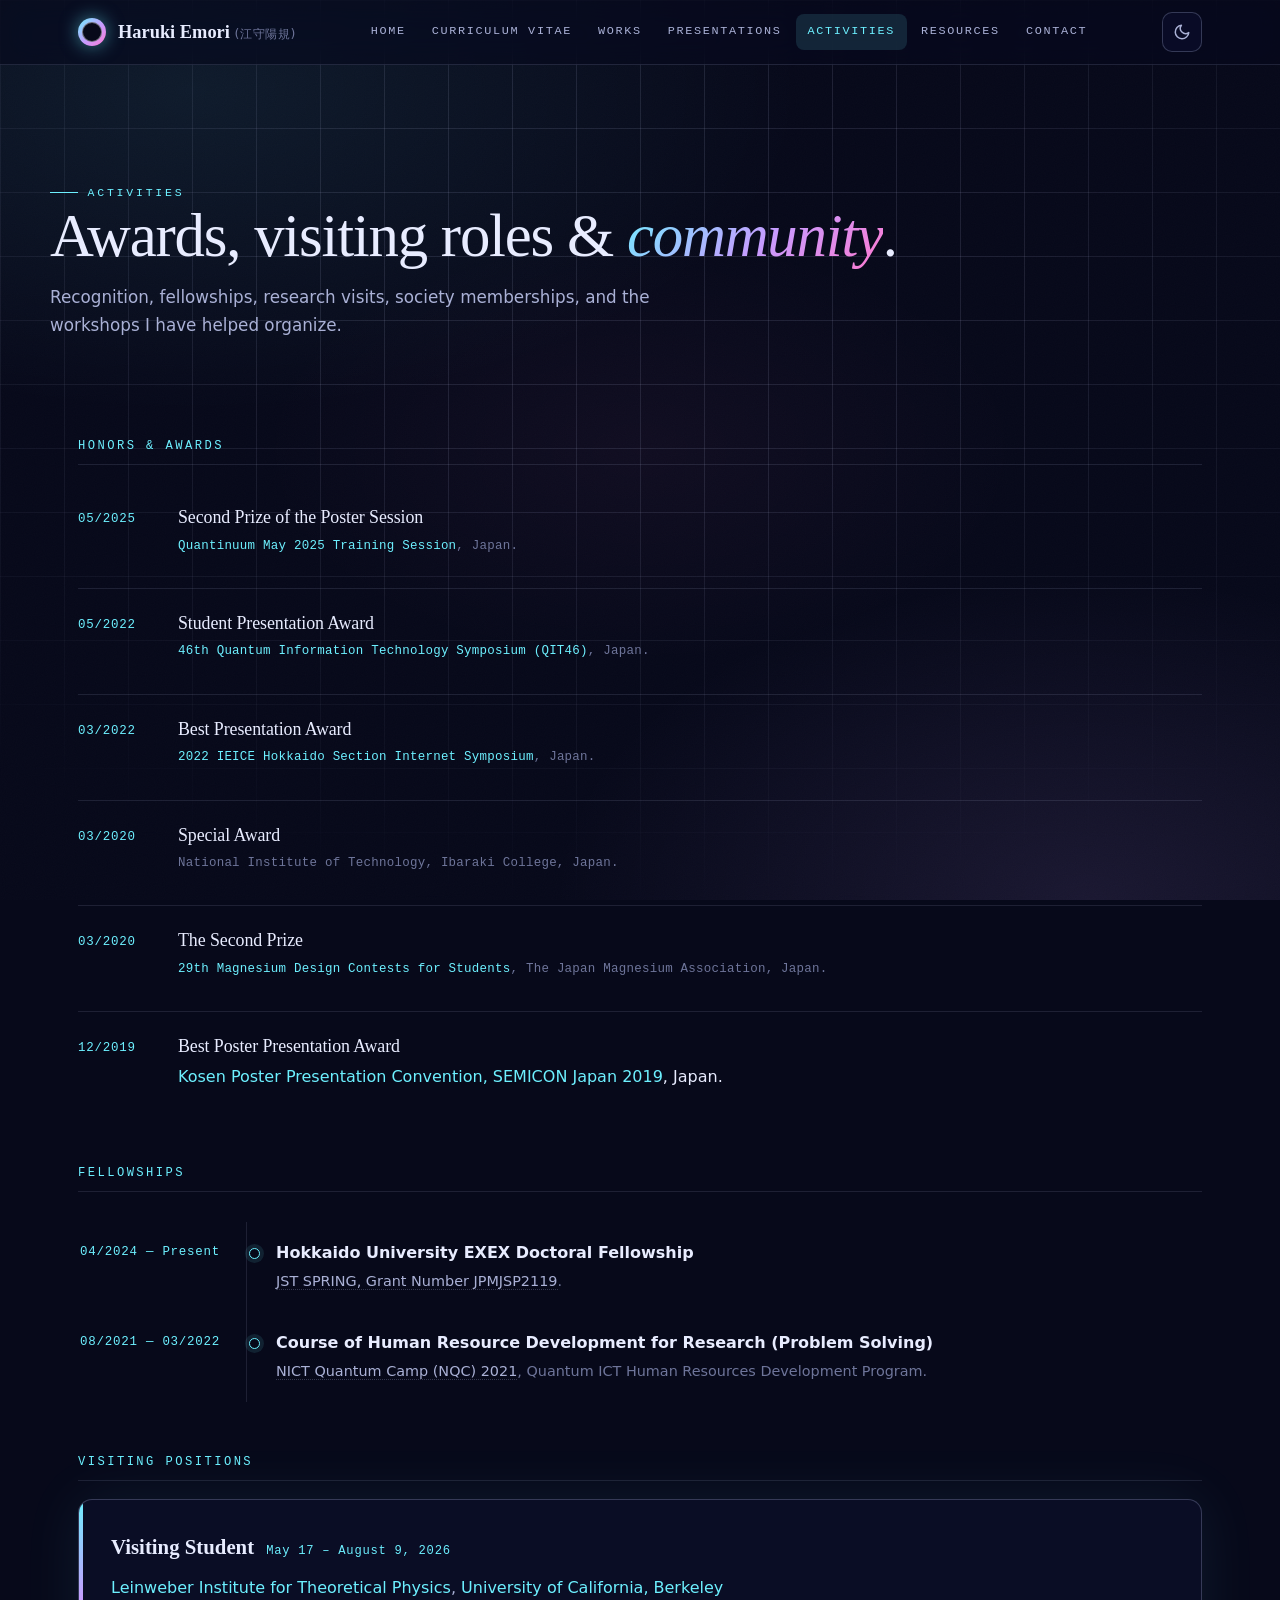
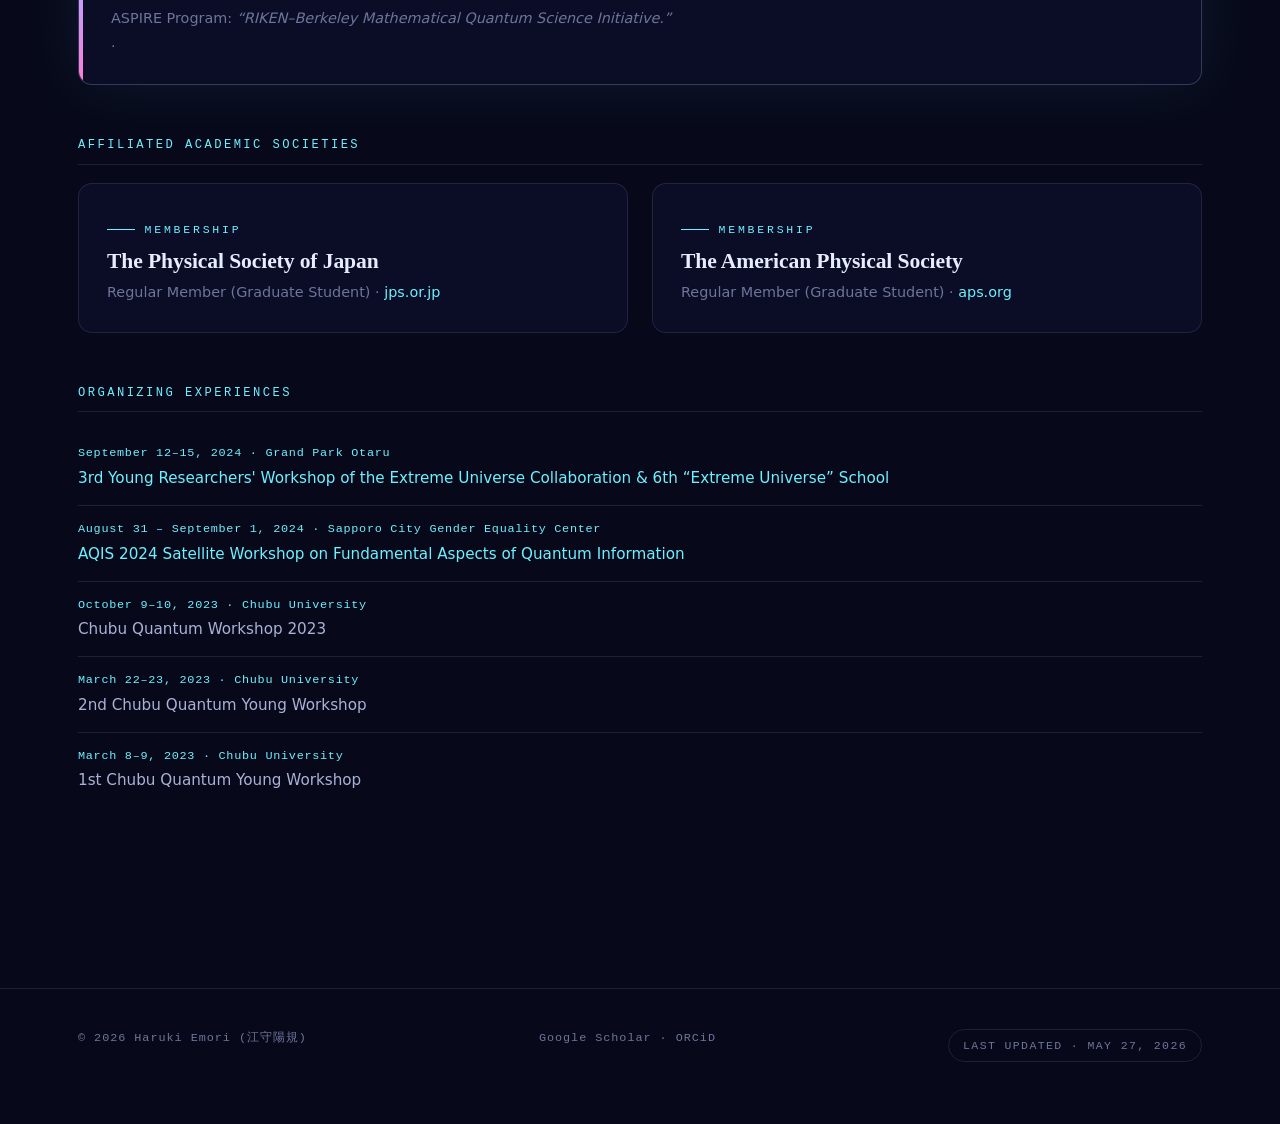
==== commit 56900a06: "Refactor activities section and add Visiting Positions Updated the formatting of the name and modifi" ====
--- a/activities.html
+++ b/activities.html
@@ -20,7 +20,7 @@
     <div class="wrap nav-inner">
       <a href="index.html" class="brand">
         <span class="brand-mark"></span>
-        <span>Haruki Emori <span class="brand-jp">江守陽規</span></span>
+        <span>Haruki Emori <span class="brand-jp">(江守陽規)</span></span>
       </a>
       <nav class="primary" aria-label="Primary">
         <ul>
@@ -48,31 +48,9 @@
       <span class="eyebrow">Activities</span>
       <h1>Awards, visiting roles &amp; <span class="accent">community</span>.</h1>
       <p class="lead">
-        Recognition, research visits abroad, fellowships, society memberships, and the workshops I have helped
-        organize. Publications live on <a href="works.html">Works</a>, and talks on
-        <a href="presentations.html">Presentations</a>.
+        Recognition, fellowships, research visits, society memberships, and the workshops I have helped
+        organize.
       </p>
-    </section>
-
-    <!-- ===== Visiting Positions ===== -->
-    <section class="wrap reveal">
-      <div class="sub-h">Visiting Positions</div>
-      <div class="visiting-card">
-        <div class="vc-head">
-          <span class="vc-role">Visiting Student</span>
-          <span class="badge">Invited position</span>
-          <span class="vc-when">May 17 – August 9, 2026</span>
-        </div>
-        <p class="vc-org">
-          <a href="https://www.berkeley.edu/">University of California, Berkeley</a> —
-          <a href="https://leinweberitp.berkeley.edu/">Leinweber Institute for Theoretical Physics</a>,
-          Berkeley, California, USA
-        </p>
-        <p class="vc-meta">
-          ASPIRE Program: <em>“RIKEN–Berkeley Mathematical Quantum Science Initiative.”</em><br>
-          Organization identifier (ROR): <a href="https://ror.org/01an7q238">ror.org/01an7q238</a>.
-        </p>
-      </div>
     </section>
 
     <!-- ===== Honors & Awards ===== -->
@@ -118,7 +96,7 @@
           <div class="entry-year">12/2019</div>
           <div>
             <h3 class="entry-title" style="font-style:normal;">Best Poster Presentation Award</h3>
-            <div class="entry-venue"><a href="https://www.semiconjapan.org/en/exhibits/2019-post-show-report">Kosen Poster Presentation Convention, SEMICON Japan 2019</a>, Japan.</div>
+            <div class="entry-meta"><a href="https://www.semiconjapan.org/en/exhibits/2019-post-show-report">Kosen Poster Presentation Convention, SEMICON Japan 2019</a>, Japan.</div>
           </div>
         </li>
       </ul>
@@ -147,6 +125,23 @@
       </div>
     </section>
 
+    <!-- ===== Visiting Positions ===== -->
+    <section class="wrap reveal">
+      <div class="sub-h">Visiting Positions</div>
+      <div class="visiting-card">
+        <div class="vc-head">
+          <span class="vc-role">Visiting Student</span>
+          <span class="vc-when">May 17 – August 9, 2026</span>
+        </div>
+        <p class="vc-org">
+          <a href="https://leinweberitp.berkeley.edu/">Leinweber Institute for Theoretical Physics</a>, <a href="https://www.berkeley.edu/">University of California, Berkeley</a>
+        </p>
+        <p class="vc-meta">
+          ASPIRE Program: <em>“RIKEN–Berkeley Mathematical Quantum Science Initiative.”</em><br>.
+        </p>
+      </div>
+    </section>
+    
     <!-- ===== Societies ===== -->
     <section class="wrap reveal">
       <div class="sub-h">Affiliated Academic Societies</div>
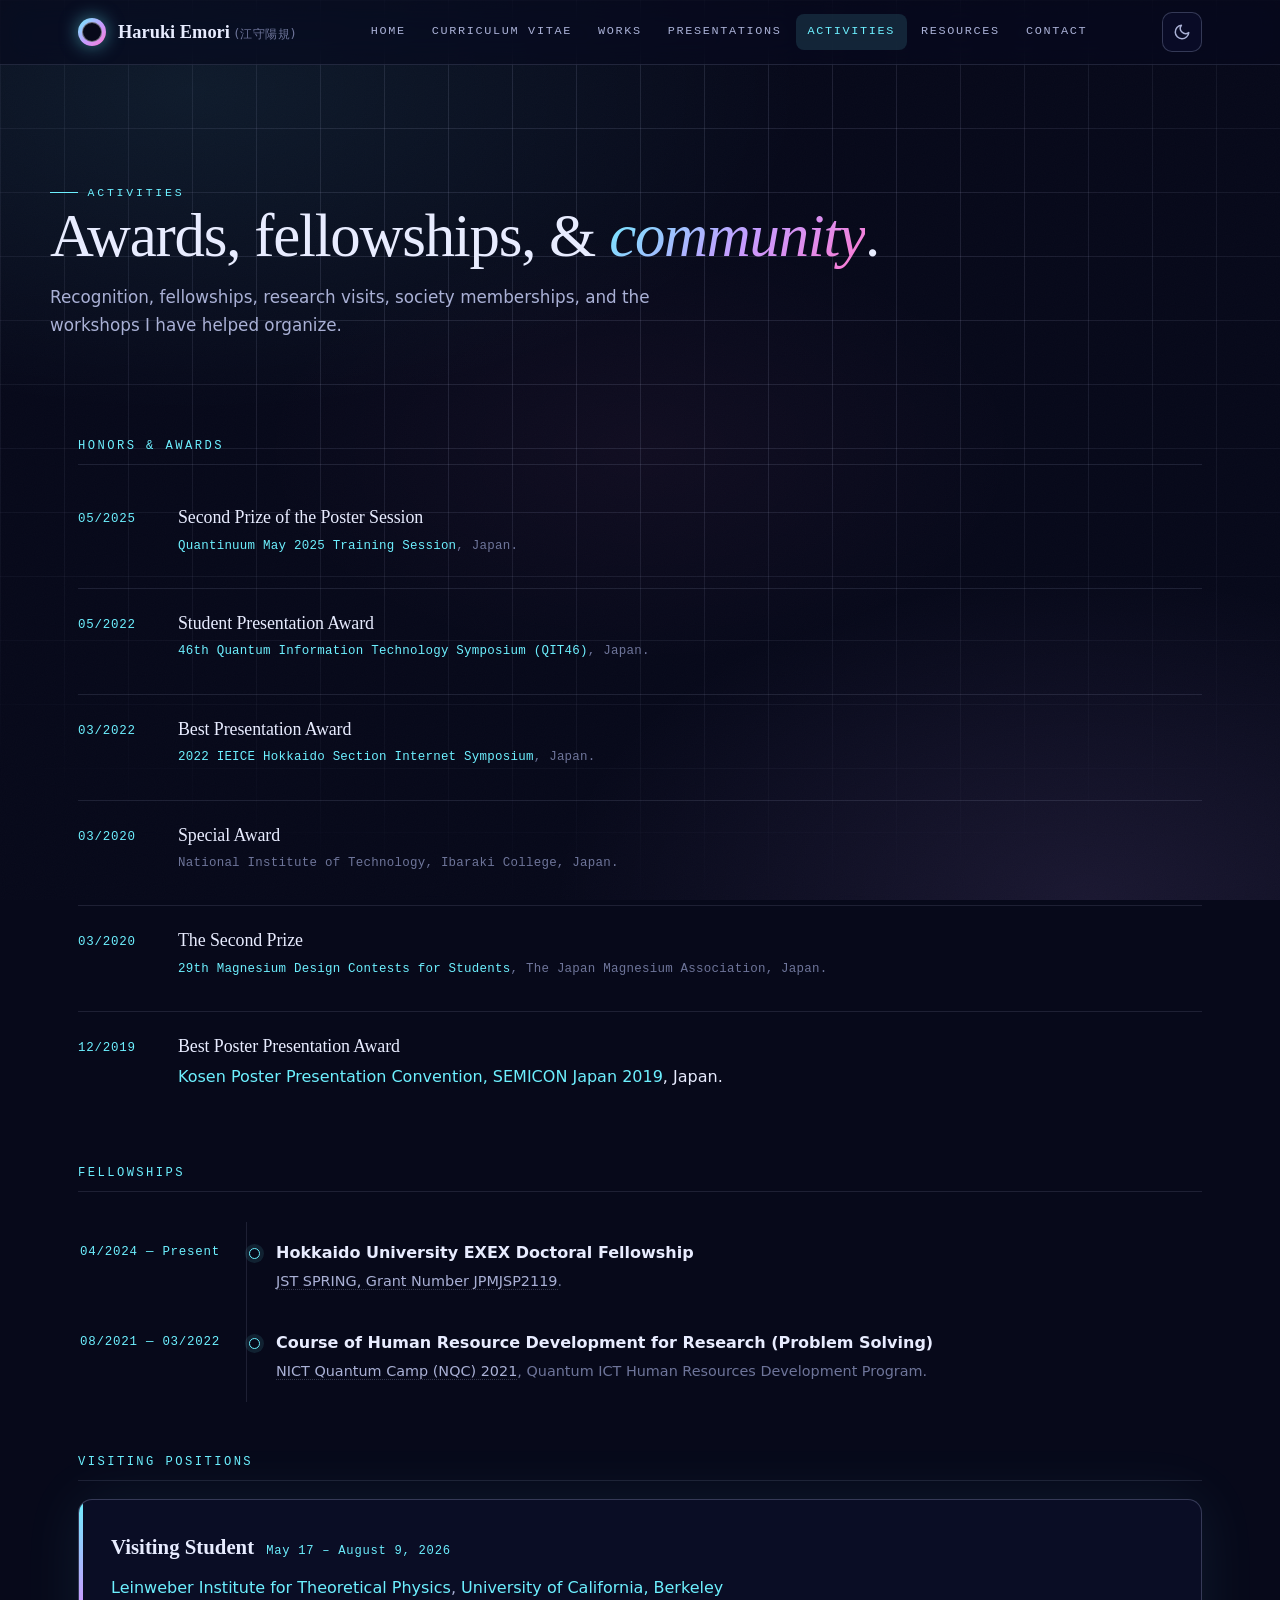
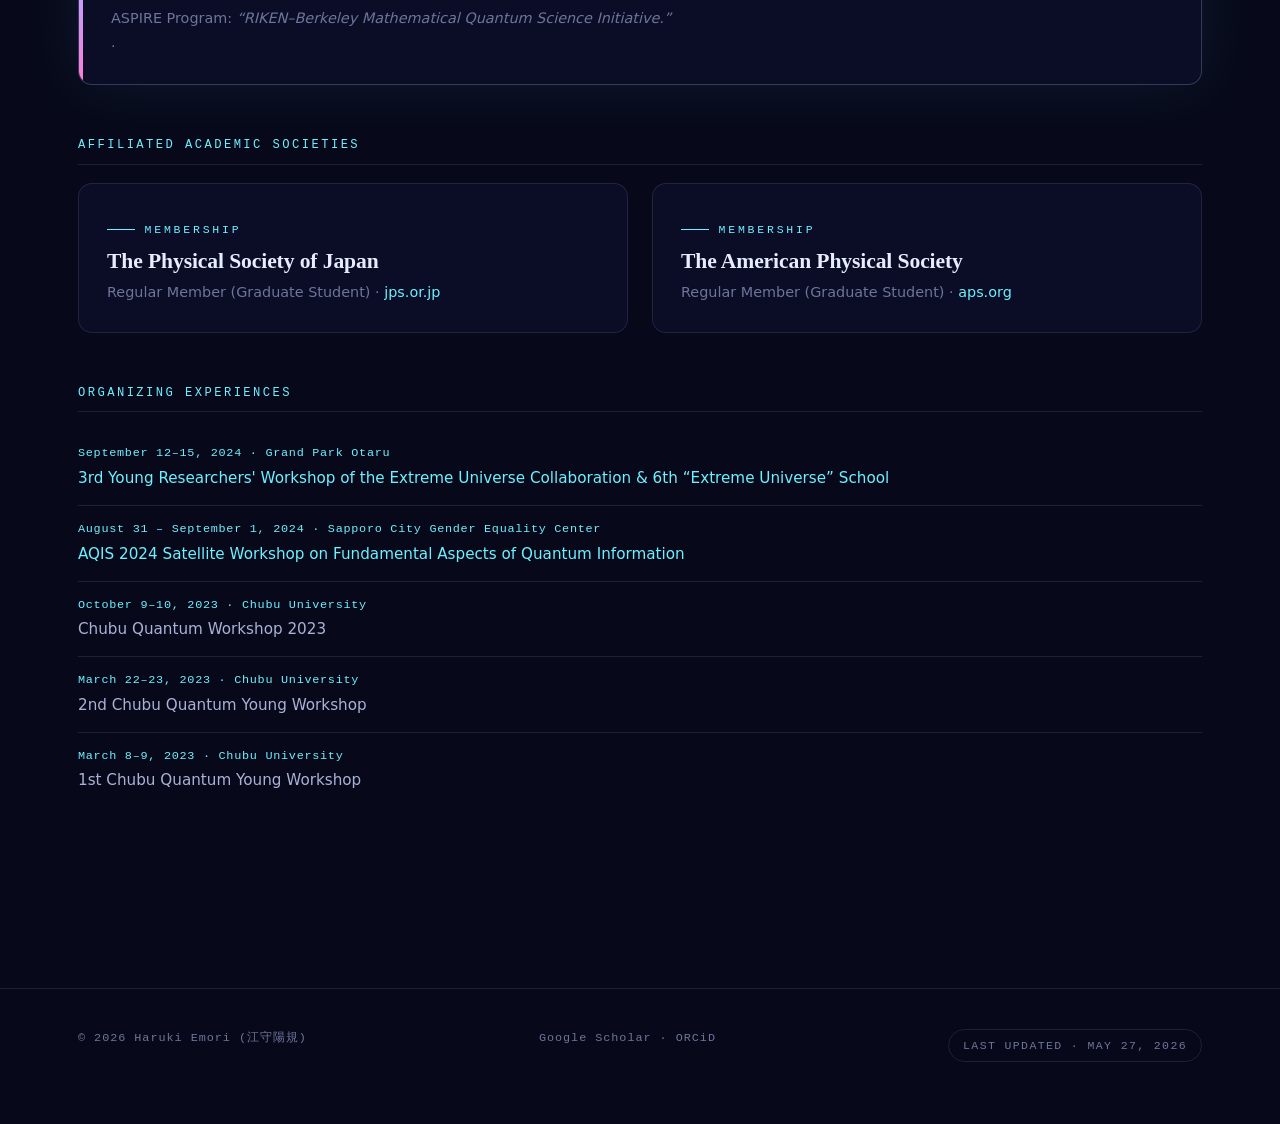
==== commit db2c08ee: "Fix typo in activities.html heading" ====
--- a/activities.html
+++ b/activities.html
@@ -46,7 +46,7 @@
   <main>
     <section class="page-intro wrap reveal">
       <span class="eyebrow">Activities</span>
-      <h1>Awards, visiting roles &amp; <span class="accent">community</span>.</h1>
+      <h1>Awards, fellowships, &amp <span class="accent">community</span>.</h1>
       <p class="lead">
         Recognition, fellowships, research visits, society memberships, and the workshops I have helped
         organize.
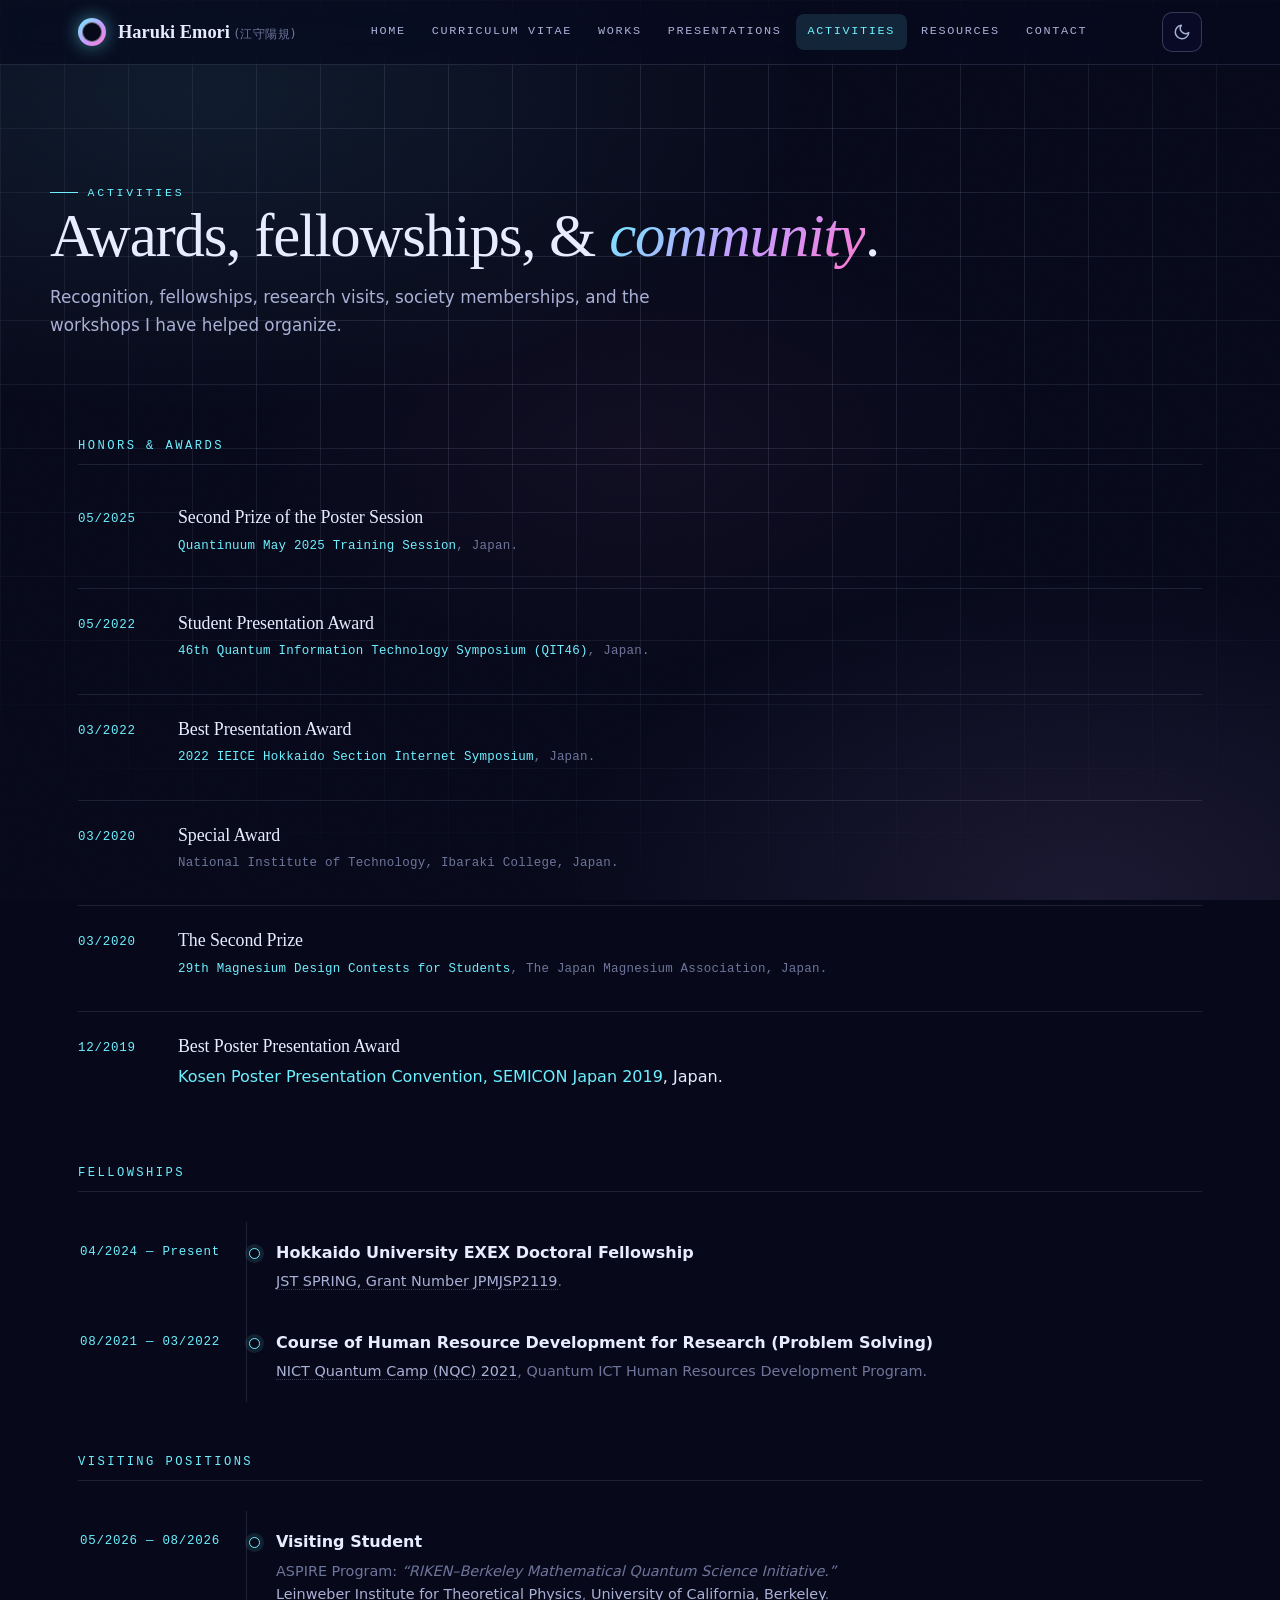
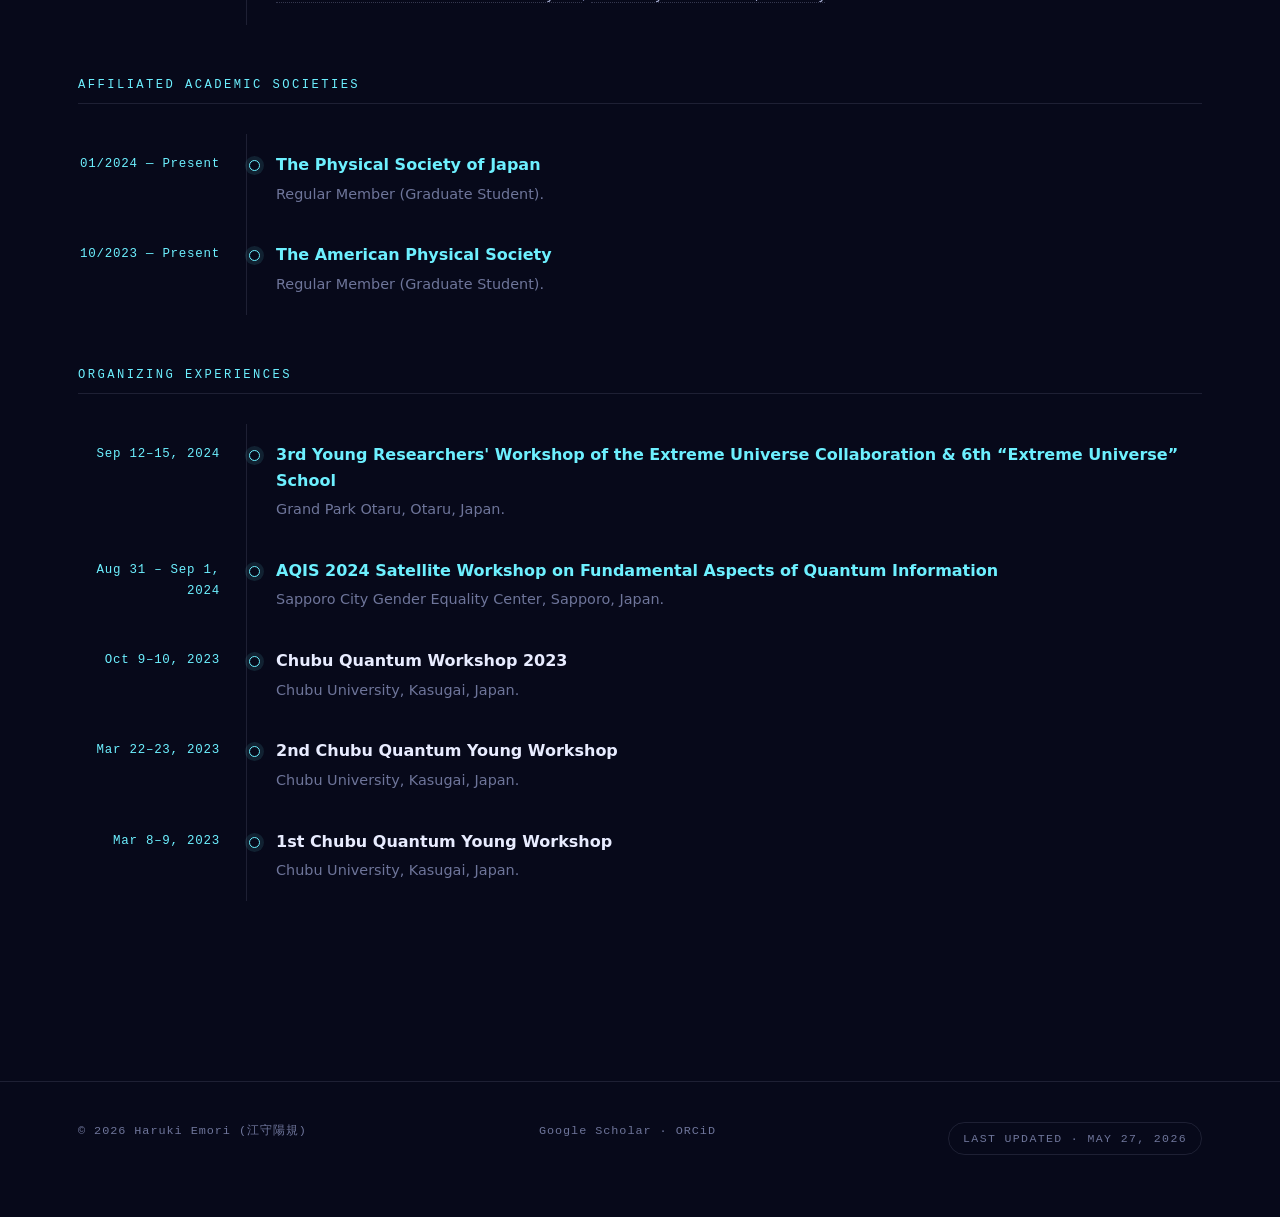
==== commit 9669460e: "Refactor activities.html for clarity and structure Updated the description meta tag and restructured" ====
--- a/activities.html
+++ b/activities.html
@@ -4,7 +4,7 @@
   <meta charset="UTF-8" />
   <meta name="viewport" content="width=device-width, initial-scale=1.0" />
   <title>Activities — Haruki Emori</title>
-  <meta name="description" content="Awards, visiting positions, fellowships, academic societies, and workshops organized by Haruki Emori." />
+  <meta name="description" content="Awards, fellowships, visiting positions, academic societies, and workshops organized by Haruki Emori." />
   <script>(function(){try{if(localStorage.getItem('he-theme')==='light')document.documentElement.setAttribute('data-theme','light');}catch(e){}})();</script>
   <link rel="preconnect" href="https://fonts.googleapis.com">
   <link rel="preconnect" href="https://fonts.gstatic.com" crossorigin>
@@ -128,33 +128,40 @@
     <!-- ===== Visiting Positions ===== -->
     <section class="wrap reveal">
       <div class="sub-h">Visiting Positions</div>
-      <div class="visiting-card">
-        <div class="vc-head">
-          <span class="vc-role">Visiting Student</span>
-          <span class="vc-when">May 17 – August 9, 2026</span>
-        </div>
-        <p class="vc-org">
-          <a href="https://leinweberitp.berkeley.edu/">Leinweber Institute for Theoretical Physics</a>, <a href="https://www.berkeley.edu/">University of California, Berkeley</a>
-        </p>
-        <p class="vc-meta">
-          ASPIRE Program: <em>“RIKEN–Berkeley Mathematical Quantum Science Initiative.”</em><br>.
-        </p>
+      <div class="timeline">
+        <div class="t-item">
+          <div class="t-date">05/2026 — 08/2026</div>
+          <div class="t-dot"></div>
+          <div class="t-body">
+            <strong>Visiting Student</strong>
+            <div class="t-meta">
+              ASPIRE Program: <em>“RIKEN–Berkeley Mathematical Quantum Science Initiative.”</em><br>
+              <a href="https://leinweberitp.berkeley.edu/">Leinweber Institute for Theoretical Physics</a>, <a href="https://www.berkeley.edu/">University of California, Berkeley</a>.
+            </div>
+          </div>
+        </div>
       </div>
     </section>
     
-    <!-- ===== Societies ===== -->
+    <!-- ===== Affiliated Academic Societies ===== -->
     <section class="wrap reveal">
       <div class="sub-h">Affiliated Academic Societies</div>
-      <div class="res-grid" style="margin-top:6px;">
-        <div class="card">
-          <span class="eyebrow">Membership</span>
-          <h3 style="margin-top:10px;">The Physical Society of Japan</h3>
-          <p style="margin:8px 0 0; color:var(--ink-mute); font-size:0.9rem;">Regular Member (Graduate Student) · <a href="https://www.jps.or.jp/english/">jps.or.jp</a></p>
-        </div>
-        <div class="card">
-          <span class="eyebrow">Membership</span>
-          <h3 style="margin-top:10px;">The American Physical Society</h3>
-          <p style="margin:8px 0 0; color:var(--ink-mute); font-size:0.9rem;">Regular Member (Graduate Student) · <a href="https://www.aps.org/">aps.org</a></p>
+      <div class="timeline">
+        <div class="t-item">
+          <div class="t-date">01/2024 — Present</div>
+          <div class="t-dot"></div>
+          <div class="t-body">
+            <strong><a href="https://www.jps.or.jp/english/">The Physical Society of Japan</a></strong>
+            <div class="t-meta">Regular Member (Graduate Student).</div>
+          </div>
+        </div>
+        <div class="t-item">
+          <div class="t-date">10/2023 — Present</div>
+          <div class="t-dot"></div>
+          <div class="t-body">
+            <strong><a href="https://www.aps.org">The American Physical Society</a></strong>
+            <div class="t-meta">Regular Member (Graduate Student).</div>
+          </div>
         </div>
       </div>
     </section>
@@ -162,28 +169,48 @@
     <!-- ===== Organizing Experiences ===== -->
     <section class="wrap reveal">
       <div class="sub-h">Organizing Experiences</div>
-      <ul class="res-list">
-        <li>
-          <span class="when">September 12–15, 2024 · Grand Park Otaru</span>
-          <a href="https://sites.google.com/view/the-3rd-young-researchers-work/home">3rd Young Researchers' Workshop of the Extreme Universe Collaboration &amp; 6th “Extreme Universe” School</a>
-        </li>
-        <li>
-          <span class="when">August 31 – September 1, 2024 · Sapporo City Gender Equality Center</span>
-          <a href="https://sites.google.com/elms.hokudai.ac.jp/faqi">AQIS 2024 Satellite Workshop on Fundamental Aspects of Quantum Information</a>
-        </li>
-        <li>
-          <span class="when">October 9–10, 2023 · Chubu University</span>
-          Chubu Quantum Workshop 2023
-        </li>
-        <li>
-          <span class="when">March 22–23, 2023 · Chubu University</span>
-          2nd Chubu Quantum Young Workshop
-        </li>
-        <li>
-          <span class="when">March 8–9, 2023 · Chubu University</span>
-          1st Chubu Quantum Young Workshop
-        </li>
-      </ul>
+      <div class="timeline">
+        <div class="t-item">
+          <div class="t-date">Sep 12–15, 2024</div>
+          <div class="t-dot"></div>
+          <div class="t-body">
+            <strong><a href="https://sites.google.com/view/the-3rd-young-researchers-work/home">3rd Young Researchers' Workshop of the Extreme Universe Collaboration &amp; 6th “Extreme Universe” School</a></strong>
+            <div class="t-meta">Grand Park Otaru, Otaru, Japan.</div>
+          </div>
+        </div>
+        <div class="t-item">
+          <div class="t-date">Aug 31 – Sep 1, 2024</div>
+          <div class="t-dot"></div>
+          <div class="t-body">
+            <strong><a href="https://sites.google.com/elms.hokudai.ac.jp/faqi">AQIS 2024 Satellite Workshop on Fundamental Aspects of Quantum Information</a></strong>
+            <div class="t-meta">Sapporo City Gender Equality Center, Sapporo, Japan.</div>
+          </div>
+        </div>
+        <div class="t-item">
+          <div class="t-date">Oct 9–10, 2023</div>
+          <div class="t-dot"></div>
+          <div class="t-body">
+            <strong>Chubu Quantum Workshop 2023</strong>
+            <div class="t-meta">Chubu University, Kasugai, Japan.</div>
+          </div>
+        </div>
+        <div class="t-item">
+          <div class="t-date">Mar 22–23, 2023</div>
+          <div class="t-dot"></div>
+          <div class="t-body">
+            <strong>2nd Chubu Quantum Young Workshop</strong>
+            <div class="t-meta">Chubu University, Kasugai, Japan.</div>
+          </div>
+        </div>
+        <div class="t-item">
+          <div class="t-date">Mar 8–9, 2023</div>
+          <div class="t-dot"></div>
+          <div class="t-body">
+            <strong>1st Chubu Quantum Young Workshop</strong>
+            <div class="t-meta">Chubu University, Kasugai, Japan.</div>
+          </div>
+        </div>
+      </div>
     </section>
 
   </main>
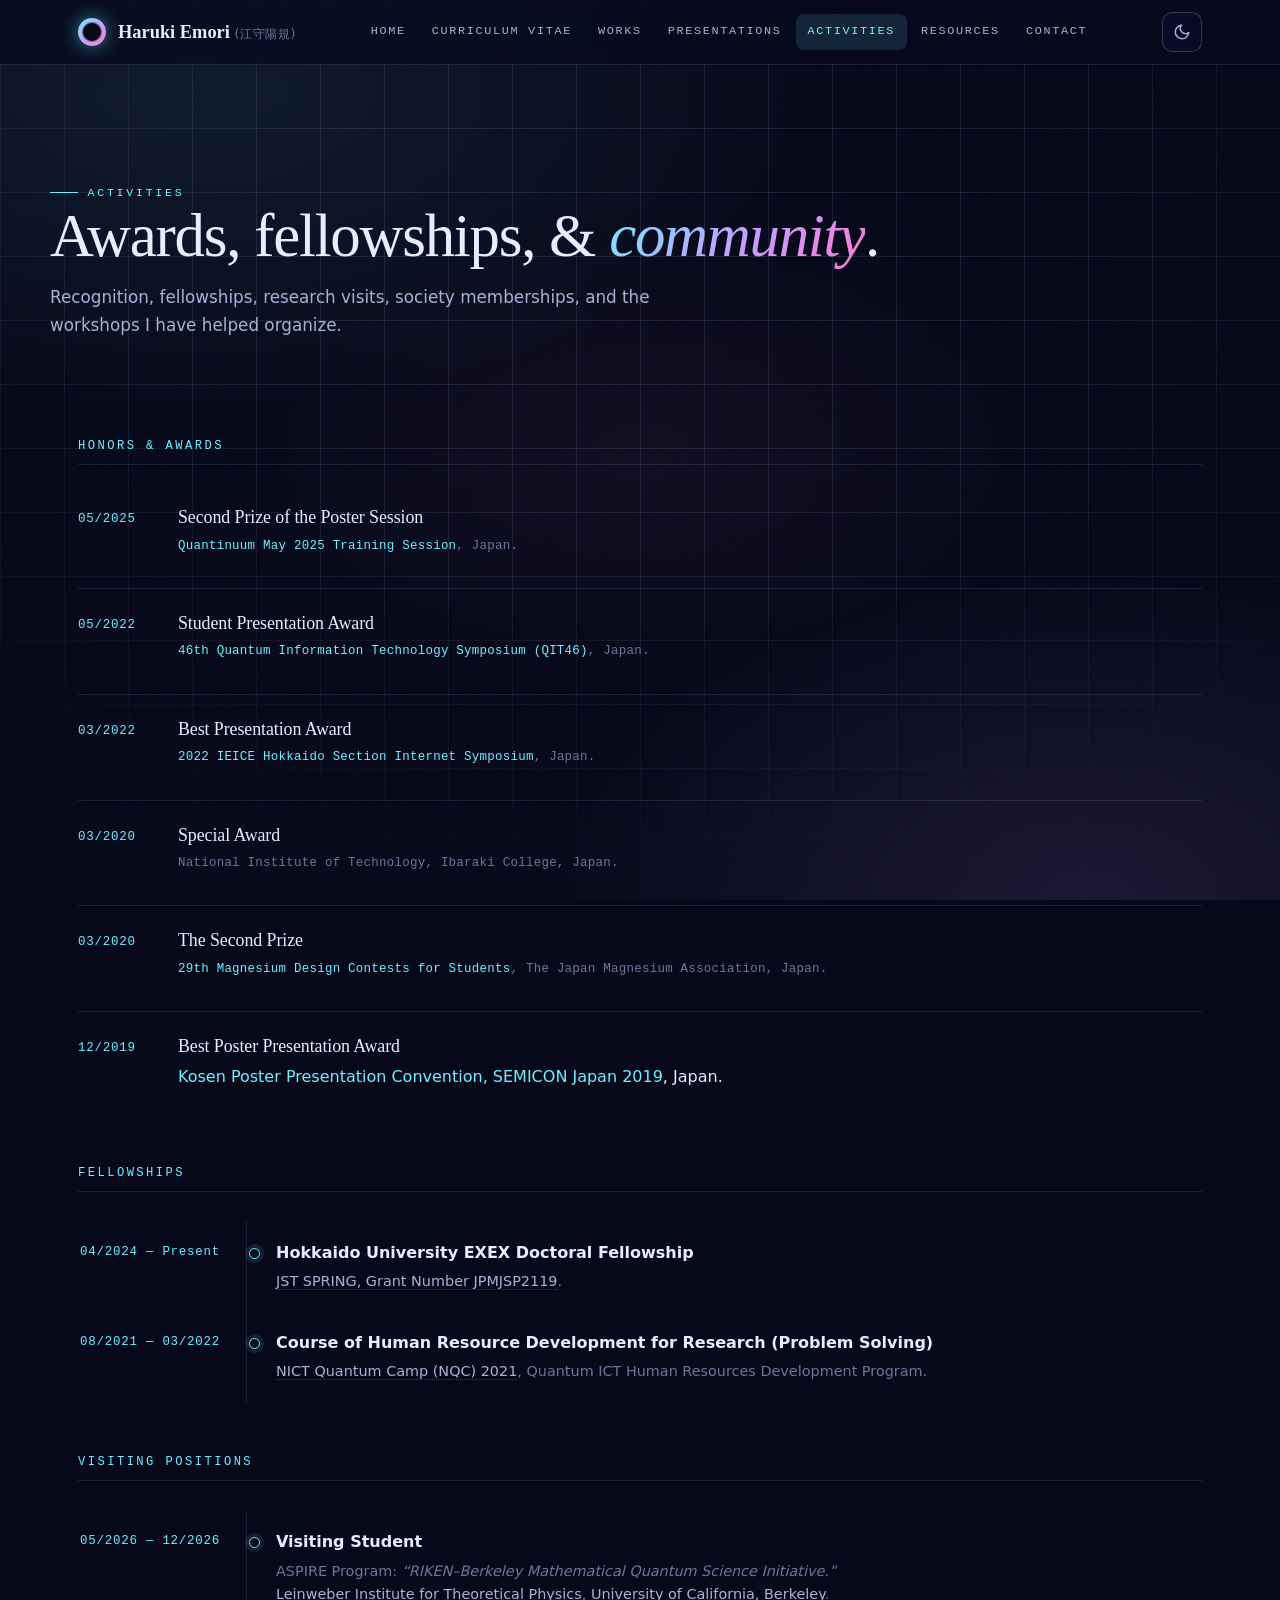
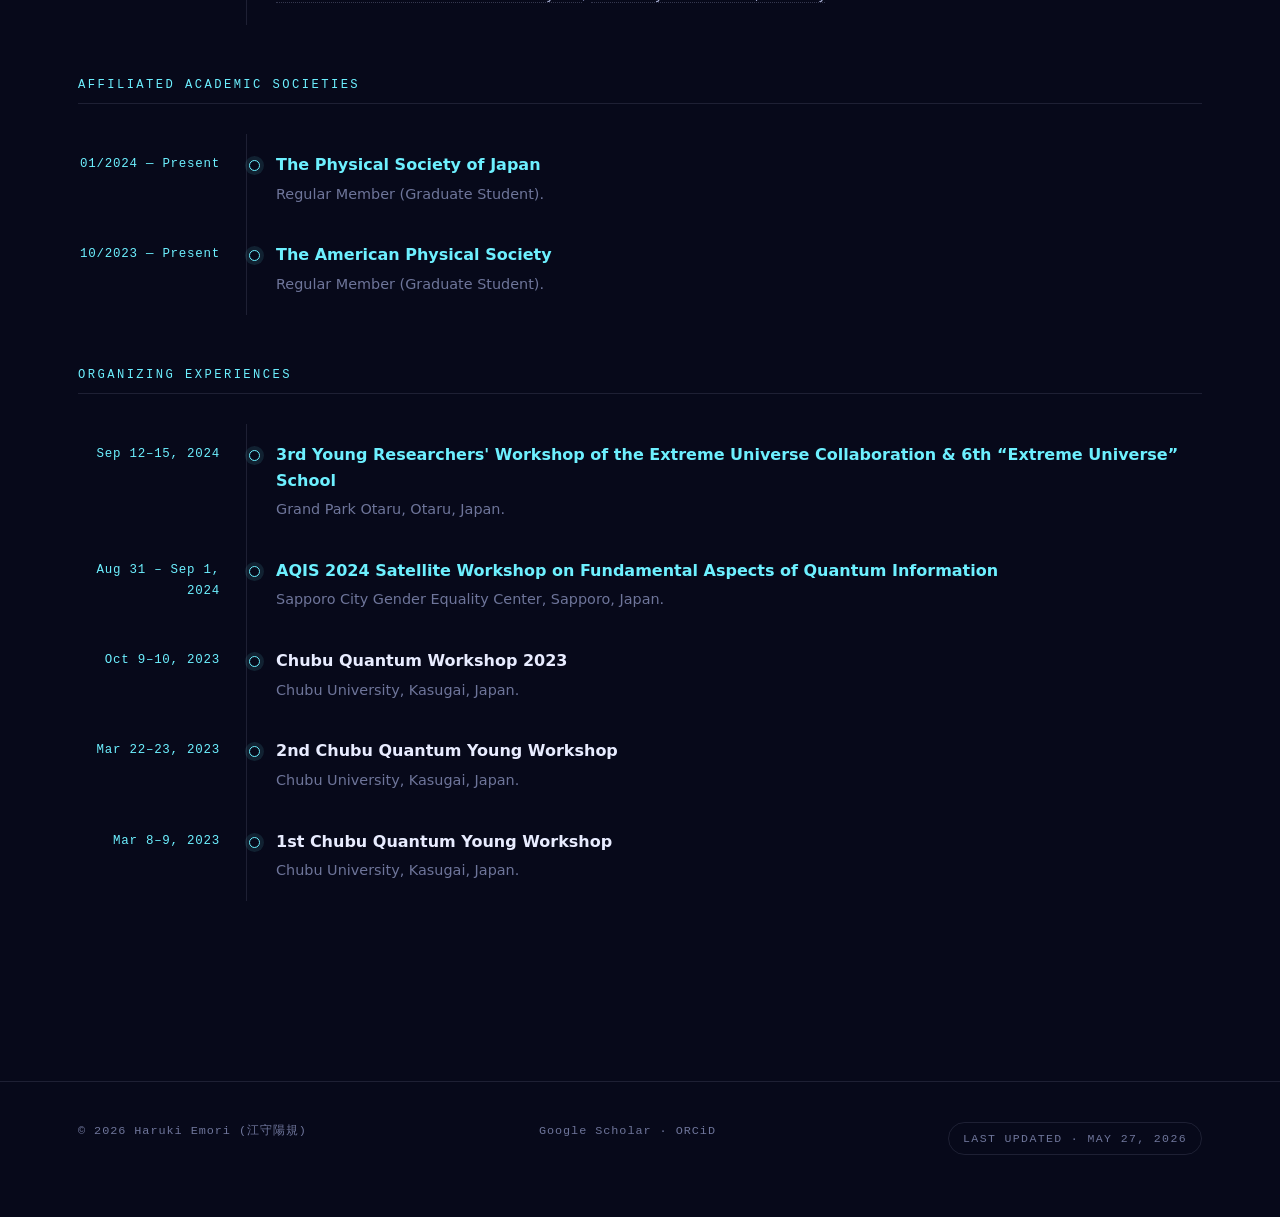
==== commit 3956ddcc: "Update visiting position dates in activities.html" ====
--- a/activities.html
+++ b/activities.html
@@ -130,7 +130,7 @@
       <div class="sub-h">Visiting Positions</div>
       <div class="timeline">
         <div class="t-item">
-          <div class="t-date">05/2026 — 08/2026</div>
+          <div class="t-date">05/2026 — 12/2026</div>
           <div class="t-dot"></div>
           <div class="t-body">
             <strong>Visiting Student</strong>
